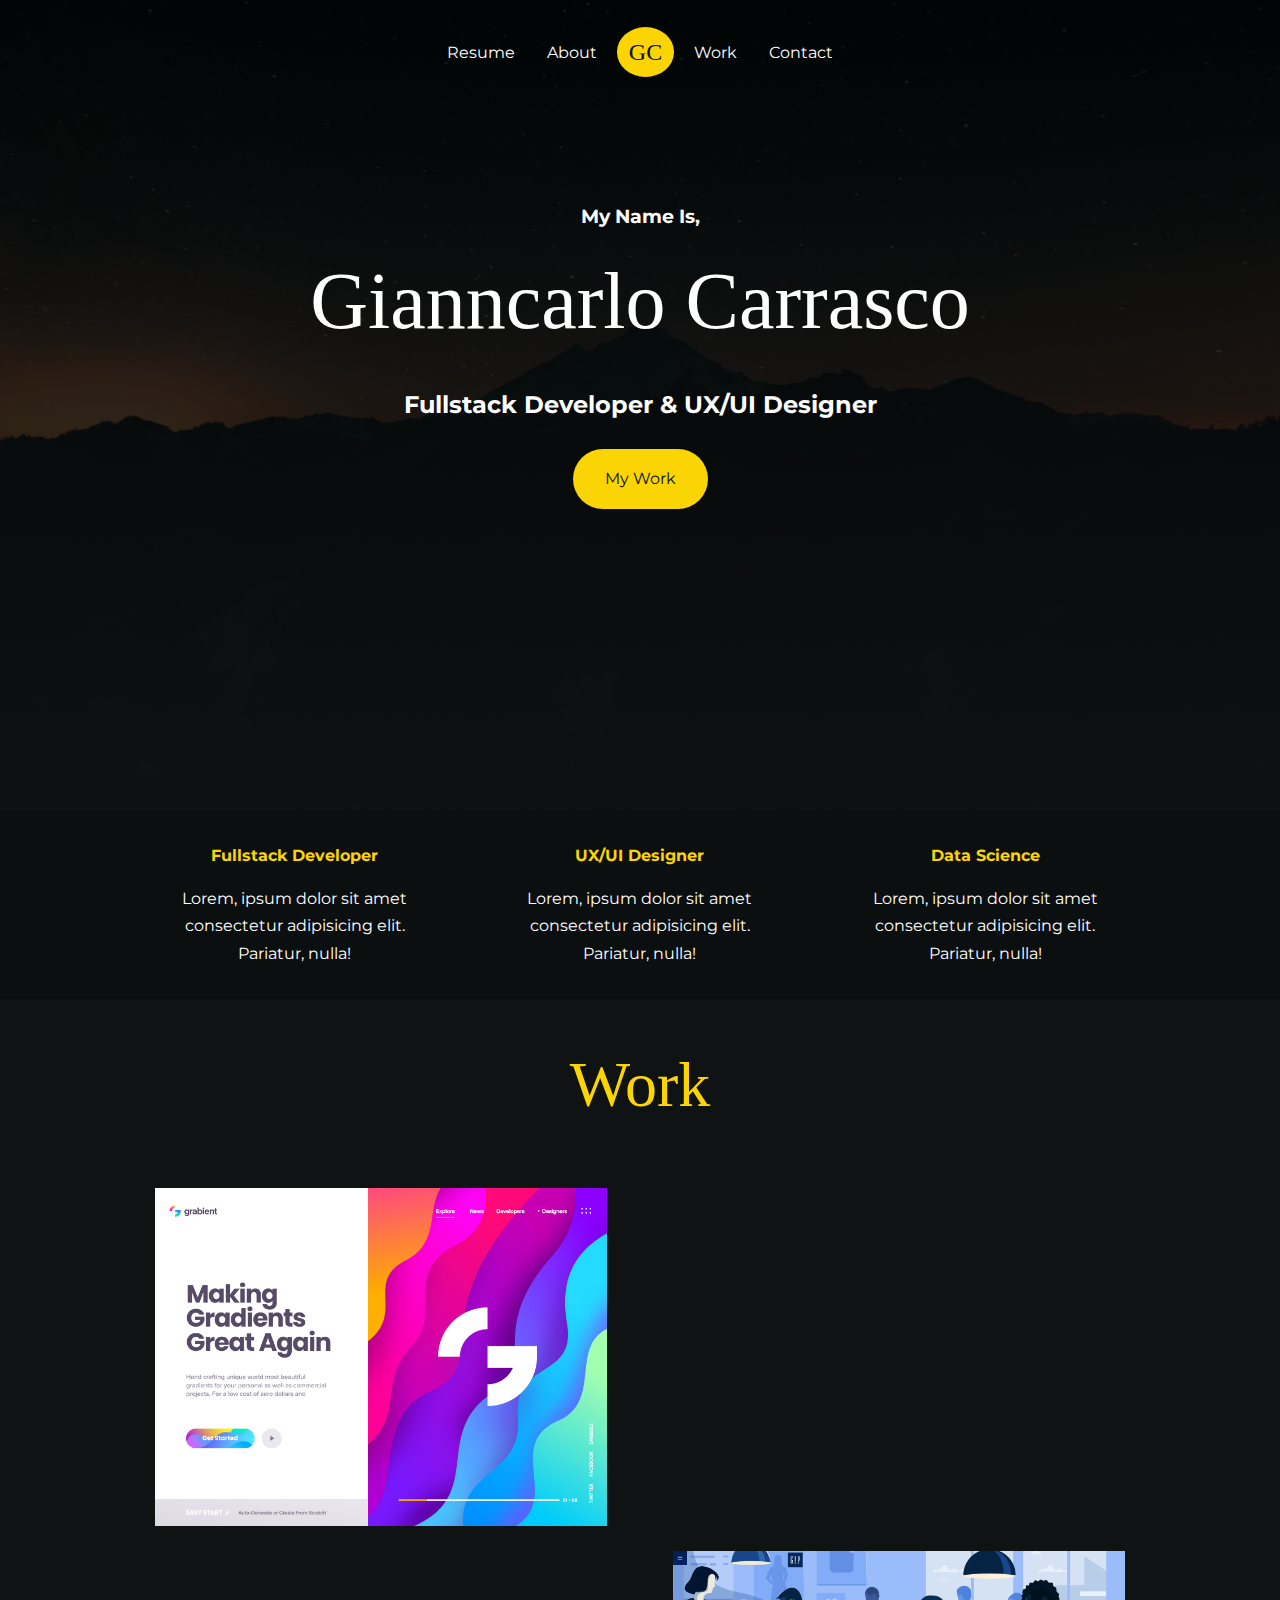
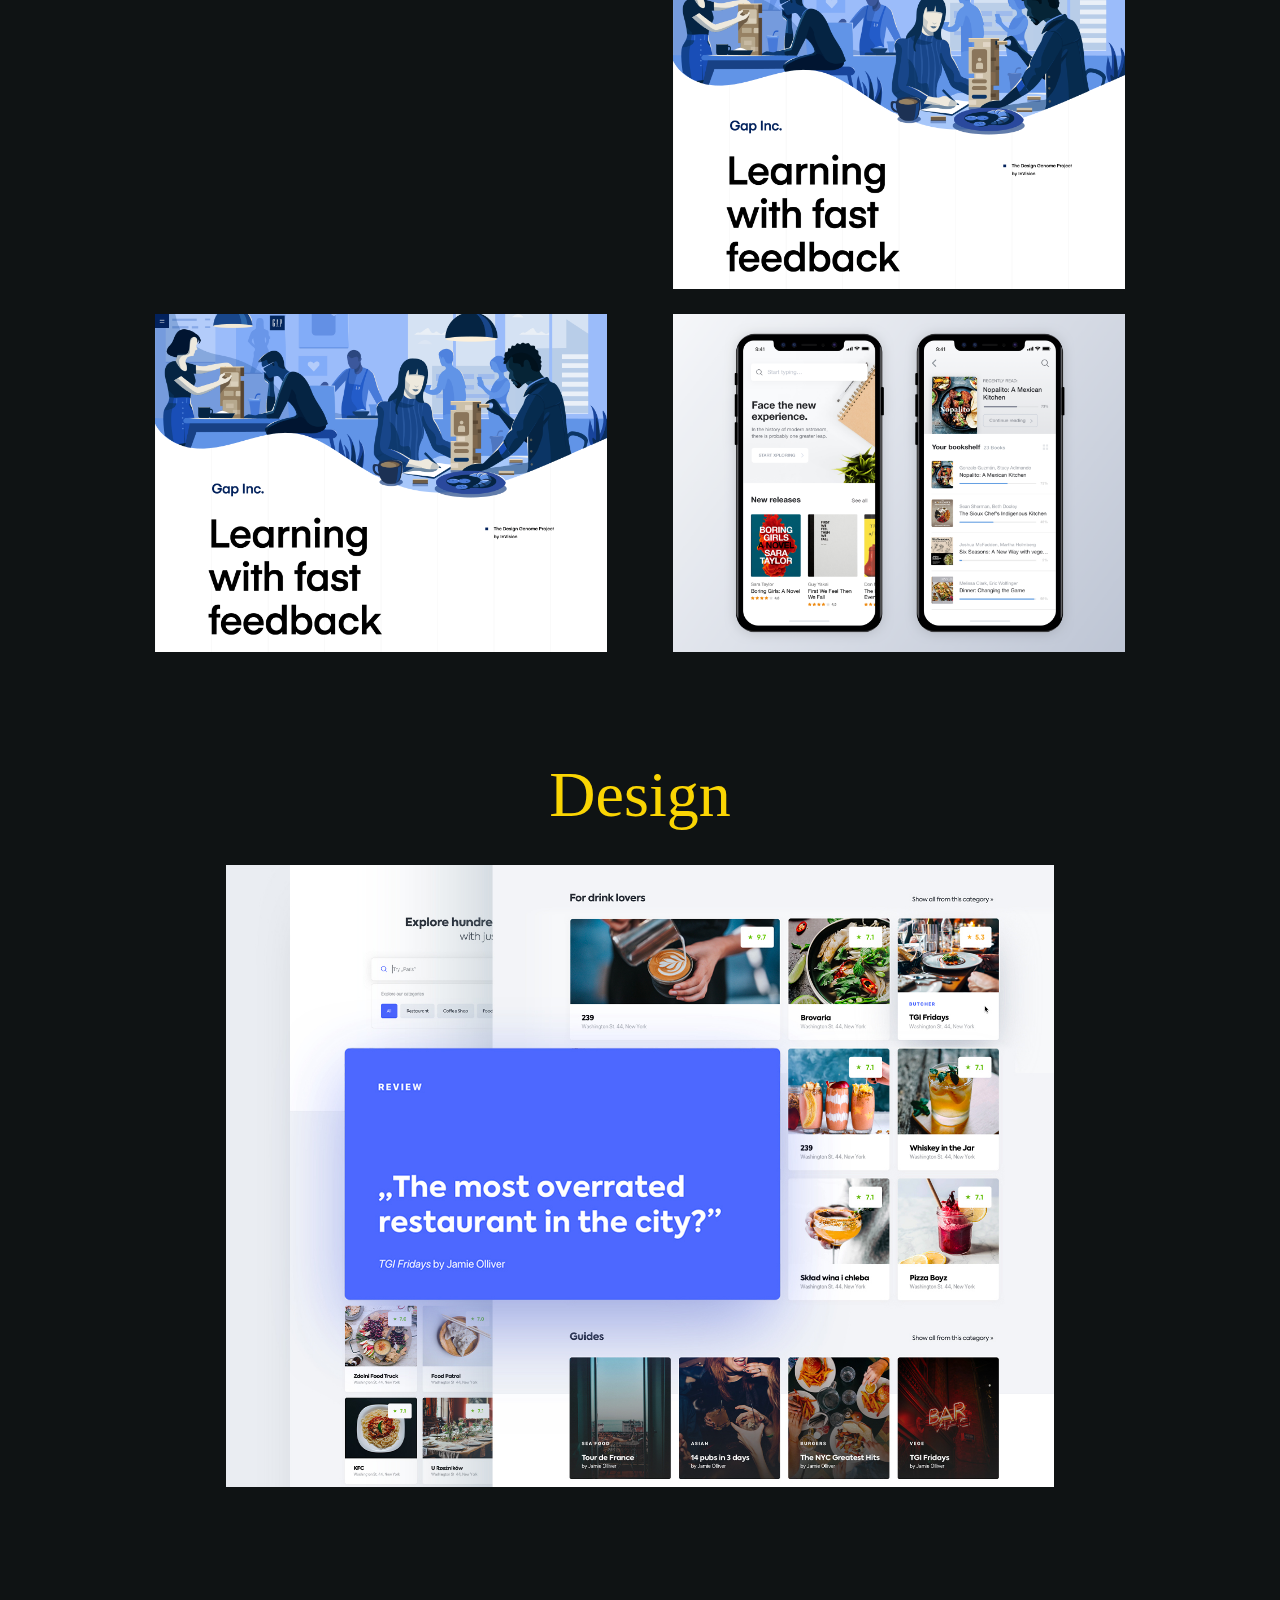
==== index.html @ bd370dbc "initial commit portfolio v1" ====
<!DOCTYPE html>
<html lang="en">

<head>
    <meta charset="UTF-8">
    <meta name="viewport" content="width=device-width, initial-scale=1.0">
    <meta http-equiv="X-UA-Compatible" content="ie=edge">
    <link rel="stylesheet" href="https://use.fontawesome.com/releases/v5.7.1/css/all.css"
        integrity="sha384-fnmOCqbTlWIlj8LyTjo7mOUStjsKC4pOpQbqyi7RrhN7udi9RwhKkMHpvLbHG9Sr" crossorigin="anonymous">
    <link rel="stylesheet" href="css/style.css">
    <title>Gianncarlo Carrasco | Portfolio</title>
</head>

<body>
    <!--Header-->
    <header id="showcase">

        <nav id="navbar">
            <ul>
                <li><a href="#">Resume</a></li>
                <li><a href="#about">About</a></li>
                
                <li><a href="#showcase" class="logo">GC</a></li>
                <li><a href="#work">Work</a></li>
                <li><a href="#contact">Contact</a></li>

            </ul>
        </nav>

        <div class="showcase-content">
            <div class="container">
                <h3>My Name Is,</h3>
                <h1 class="title">Gianncarlo Carrasco</h1>
                <h2>Fullstack Developer & UX/UI Designer</h2>
                <a href="#work" class="btn btn-primary">My Work</a>
            </div>
        </div>
        </div>
    </header>
    <!--Section: About-->
    <section id="about">
        <div class="container">
            <div class="items">
                <div class="item p-2">
                    <i class="fas fa-file-code"></i>
                    <div>
                        <h2>Fullstack Developer</h2>
                        <p>Lorem, ipsum dolor sit amet consectetur adipisicing elit. Pariatur, nulla!</p>
                    </div>
                </div>
                <div class="item p-2">
                    <i class="fas fa-pencil-ruler "></i>
                    <div>
                        <h2>UX/UI Designer</h2>
                        <p>Lorem, ipsum dolor sit amet consectetur adipisicing elit. Pariatur, nulla!</p>
                    </div>
                </div>
                <div class="item p-2">
                    <i class="fas fa-database"></i>
                    <div>
                        <h2>Data Science</h2>
                        <p>Lorem, ipsum dolor sit amet consectetur adipisicing elit. Pariatur, nulla!</p>
                    </div>
                </div>
            </div>
        </div>
    </section>
    <!--Section: Work-->
    <section id="work" class="py-2 text-center">
        <div class="container">
            <h1 class="text-primary l-heading ">Work</h1>
            <div class="works py-1">
                <div class="items ">
                    <div class="item ">
                        <img src="./img/item1.png" alt="">
                    </div>
                    <div class="item ">
                        <img src="./img/item2.png" alt="">
                    </div>
                </div>
                <div class="items ">
                    <div class="item">
                        <img src="./img/item3.png" alt="">
                    </div>
                    <div class="item ">
                        <img src="./img/item4.png" alt="">
                    </div>
                </div>
                <div class="items ">
                    <div class="item">
                        <img src="./img/item4.png" alt="">
                    </div>
                    <div class="item ">
                        <img src="./img/item5.png" alt="">
                    </div>
                </div>
               
            </div>
        </div>
    </section>

    <section id="design" class="text-center ">
        <div class="container">
            <h1 class="text-primary text-center l-heading">Design</h1>

            
                <div id="carousel">
                    <div class="carousel-item">
                        <img src="./img/item8.png" alt="Carousel Design 1" >
                    </div>
                
            </div>
        </div>
    </section>

    <!--Section: Contact-->
    <section id="contact">
        
    </section>
</body>

</html>
---- css/style.css ----
@import url('https://fonts.googleapis.com/css?family=Montserrat:200,400,600,700,900');
@import url('https://fonts.googleapis.com/css?family=Permanent+Marker');

:root{
    --primary: #fad503;
    --dark: #0C0F10;
    --secondary: #0f1314;
}

* {
    margin: 0;
    padding: 0;
    box-sizing: border-box;
}

body {
    font-family: 'Montserrat', sans-serif;
    font-size: 1rem;
    line-height: 1.7;
    color: #fff;
    background-color: var(--secondary)
}

a {
    text-decoration: none;
}

/* Utilities */

.py-1{padding: 1.5rem 0;}
.py-2{padding: 2rem 0;}
.py-3{padding: 3rem 0;}

.p-1{padding: 1.5rem;}
.p-2{padding: 2rem;}
.p-3{padding: 3rem;}

.container {
    max-width: 1100px;
    margin: auto;
    padding: 0 2rem;
    overflow: hidden;
}

.text-primary {
    color: var(--primary);
}
.text-dark {
    color: var(--dark);
}

.bg-primary {
    background-color: var(--primary);
}
.bg-secondary{
    background-color: var(--secondary)
}
.bg-dark {
    background-color: var(--dark);
}
.bg-white{
    background-color: #fff
}

.m-heading{

    font-family: 'Permanent Marker', cursive;
    font-size: 3rem;
    font-weight: 200;
    padding-bottom: 1rem;

}

.l-heading{

    font-family: 'Permanent Marker', cursive;
    font-size: 4rem;
    font-weight: 200;
    padding-bottom: 1rem;

}

.title{
    font-family: 'Permanent Marker', cursive;
    font-size: 5rem;
    font-weight: 200;
    padding-bottom: 1rem;
}

.text-center{
    text-align: center;
}

.btn {
    display: inline-block;
    margin-top: 1.5rem;
    padding: 1rem 2rem;
    border: none;
    color: var(--dark);
    background-color: #fff;
    border-radius: 50px;
    transition: .2s;
   
}

.btn:hover {
    transform: translateY(-1px);
    box-shadow: 0 5px 10px rgba(36, 36, 36, 0.2)
  }

.btn-primary {
    color: var(--dark);
    background-color: var(--primary);
}

/* Navbar */

#navbar {
    top: 0;
    z-index: 1;
    padding-top: 2rem;
    
}

#navbar ul {
    justify-content: center;
    display: flex;
    align-items: center;
    list-style: none;

}

#navbar ul li a {
    color: #fff;
    padding: 0.75rem;
    margin: 0 0.25rem;
}

.logo {
    background-color: var(--primary);
    font-size: 1.5rem;
    font-family: 'Permanent Marker', cursive;
    color: var(--dark)!important;
    padding: 1rem;
    border-radius: 50%;

}

/* Showcase */

#showcase {
    background:
        linear-gradient(rgba(0, 0, 0, 0.9),
            rgba(17, 17, 17, 0.8)),
        url('../img/header\ 3.jpg') no-repeat center center/cover;
    height: 90vh;
    color: #fff;

}

#showcase .showcase-content {
    text-align: center;
    padding-top: 10%;
}


#showcase .showcase-content h2 {
    font-size: 1.5rem;

}

/* Section: About */
#about{
    
    background: #0C0F10;
    text-align: center;
}

#about .items{
    display: flex;
    
}
#about .items .item{
    flex: 1;
}

#about .items .item i{
    
    font-size: 3rem;
    margin: 1rem 0;
color: #e9c704;
   
}
#about .items .item h2{
    color: var(--primary);
    font-size: 1rem;
    padding-bottom: 1rem;
}
#about .items .item p{
    font-size: 1rem;
   
}

/* Section: Work */

#work .works .items{
    display: flex
}
#work .works .items .item{
    flex: 1;
    margin: .5rem;
}


#work .items .item img{
    
    width: 90%;
}

/* Design */
#design{
    padding: 1rem 0 8rem 0;
}

.carousel-item{
    display: flex;
    justify-content: center
    
}
.carousel-item img{
    width: 80%;

}


/* Contact */

#contact{
    display: flex
}

#contact .contact-text{
    flex: 1
    
}
#contact .contact-form{
    flex: 1
    
}



@media (max-width: 500px){
    #showcase {
        height: 85vh;
    }
    #showcase .showcase-content {
        padding-top: 15%;
    }
    .title{
        font-size: 3.5rem;
    }
    #work .works .items{
        display: flex;
        flex-direction: column;
    }

    #about .items{
        display: flex;
        flex-direction: column
    }

    #design .carousel-item img{
        width:  500px;
    }

    #contact{
        display: flex;
        flex-direction: column;
        text-align: center;
    }
}
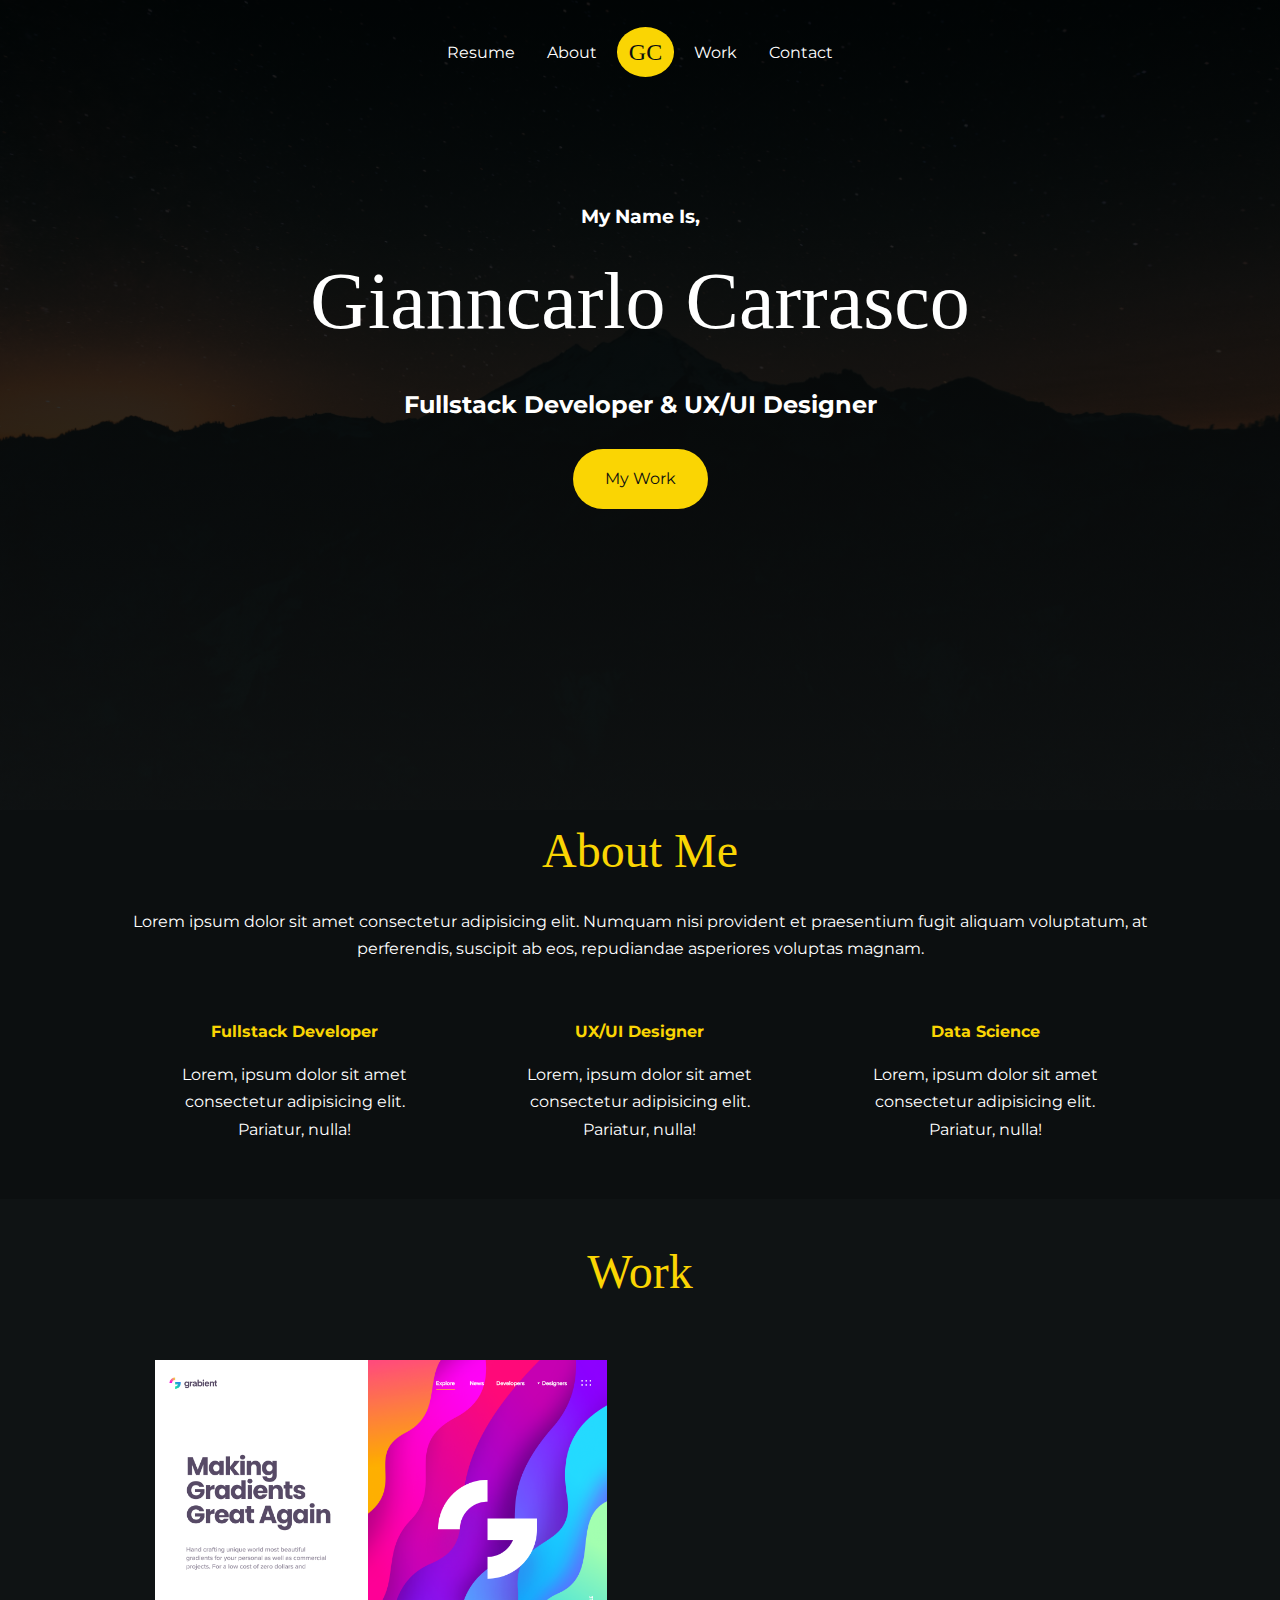
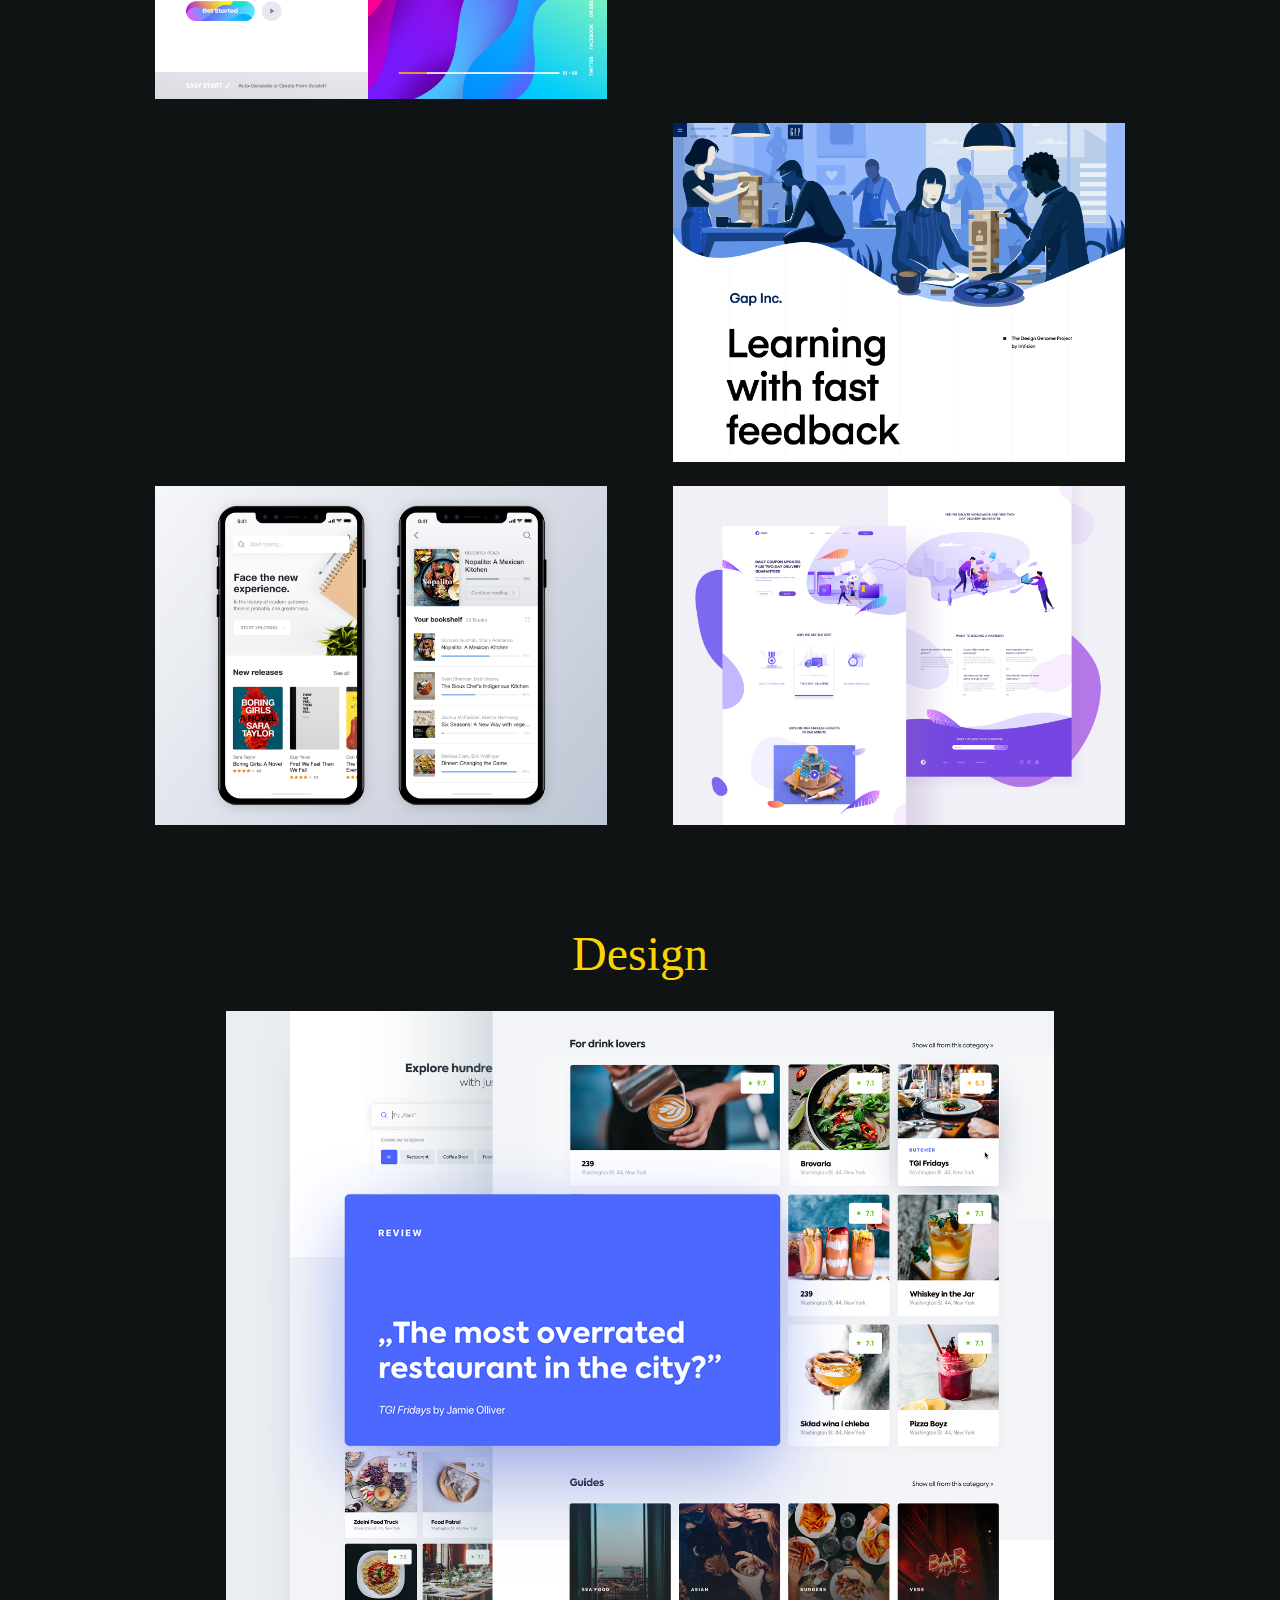
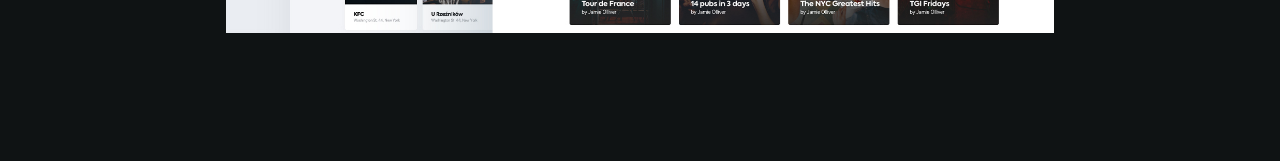
==== commit f6240742: "Merge pull request #1 from Gginne/portfolio-v1" ====
--- a/index.html
+++ b/index.html
@@ -40,7 +40,13 @@
     <!--Section: About-->
     <section id="about">
         <div class="container">
-            <div class="items">
+            <div class="px-3">
+                <h1 class="text-primary m-heading ">About Me</h1>
+                <p>Lorem ipsum dolor sit amet consectetur adipisicing elit. Numquam nisi provident et praesentium fugit 
+                    aliquam voluptatum, at perferendis, suscipit ab eos, repudiandae asperiores voluptas magnam.</p>
+            </div>
+            
+            <div class="items py-1">
                 <div class="item p-2">
                     <i class="fas fa-file-code"></i>
                     <div>
@@ -68,7 +74,7 @@
     <!--Section: Work-->
     <section id="work" class="py-2 text-center">
         <div class="container">
-            <h1 class="text-primary l-heading ">Work</h1>
+            <h1 class="text-primary m-heading ">Work</h1>
             <div class="works py-1">
                 <div class="items ">
                     <div class="item ">
@@ -88,10 +94,10 @@
                 </div>
                 <div class="items ">
                     <div class="item">
-                        <img src="./img/item4.png" alt="">
+                        <img src="./img/item5.png" alt="">
                     </div>
                     <div class="item ">
-                        <img src="./img/item5.png" alt="">
+                        <img src="./img/item6.png" alt="">
                     </div>
                 </div>
                
@@ -101,7 +107,7 @@
 
     <section id="design" class="text-center ">
         <div class="container">
-            <h1 class="text-primary text-center l-heading">Design</h1>
+            <h1 class="text-primary text-center m-heading">Design</h1>
 
             
                 <div id="carousel">
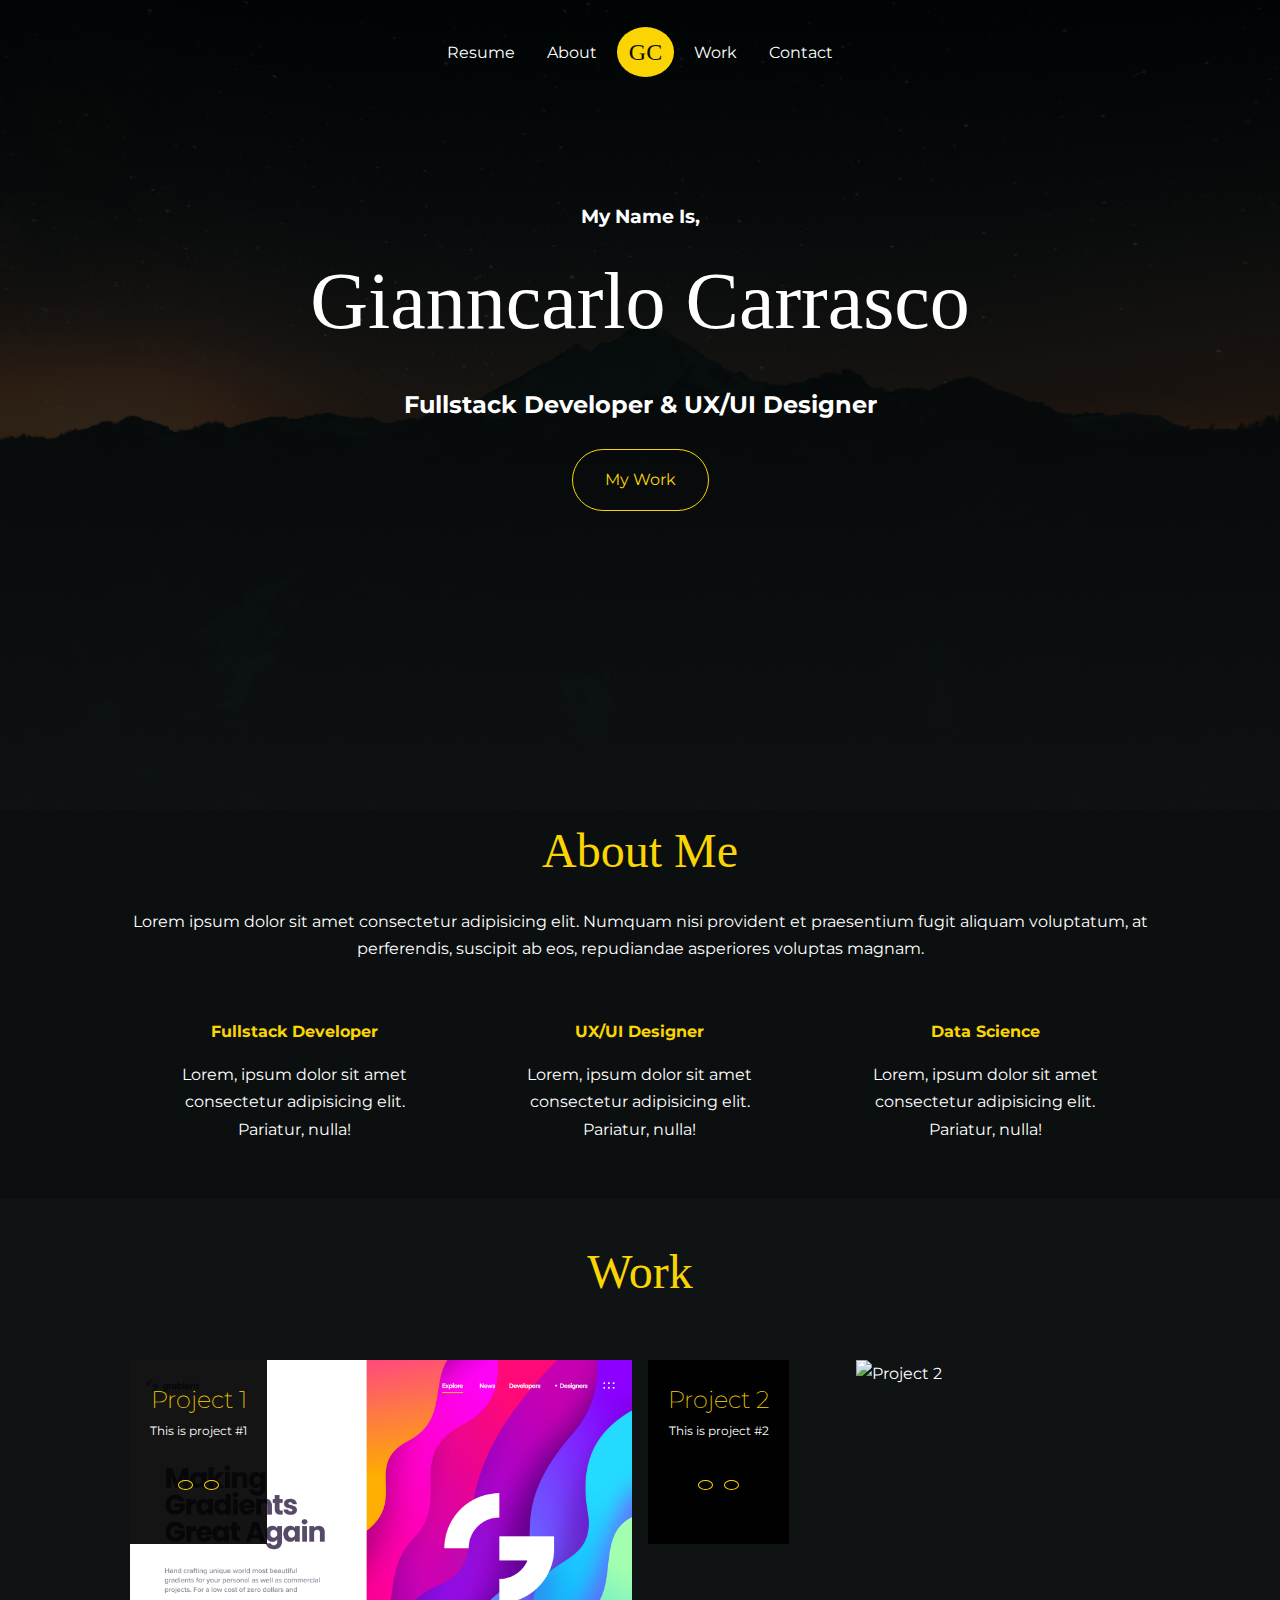
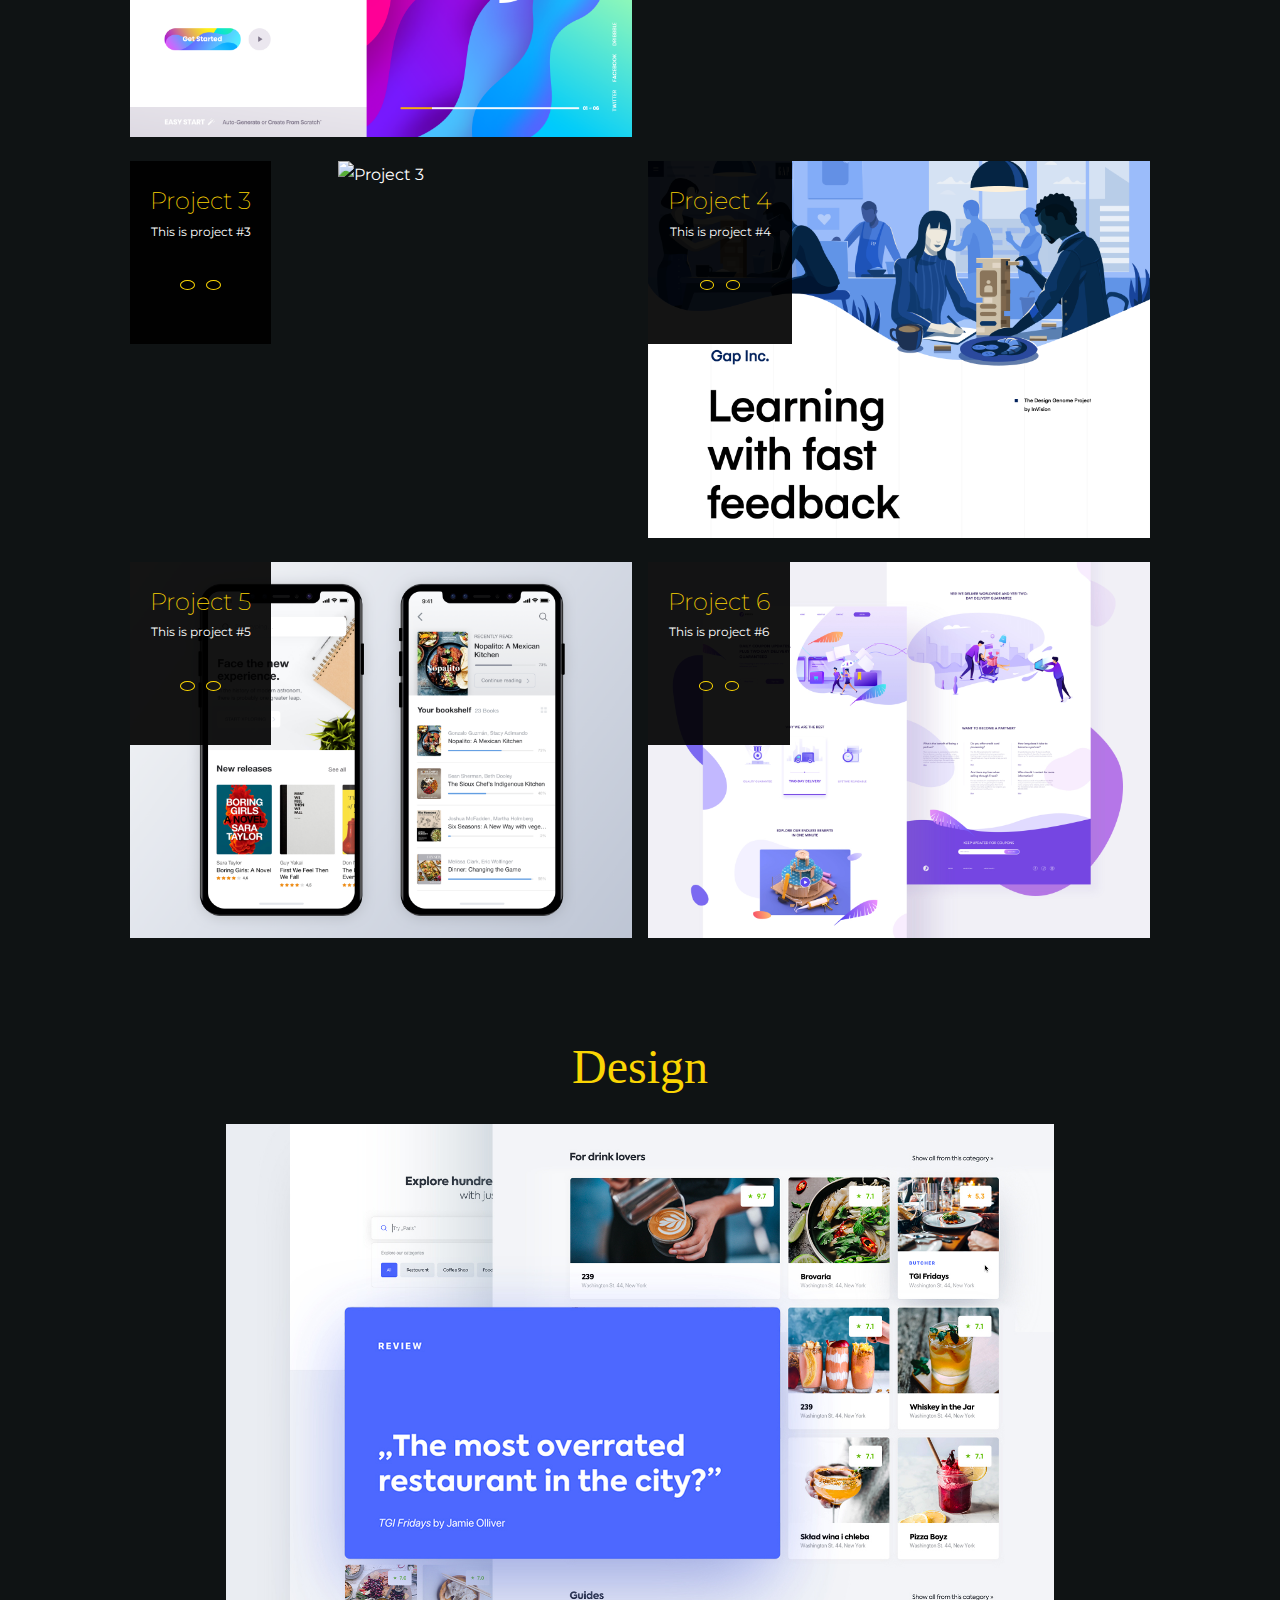
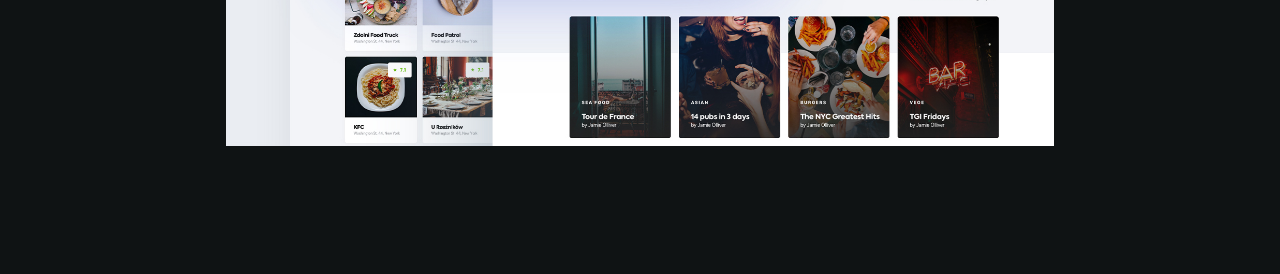
==== commit a694164c: "made project display dynamic using javascript" ====
--- a/index.html
+++ b/index.html
@@ -76,30 +76,7 @@
         <div class="container">
             <h1 class="text-primary m-heading ">Work</h1>
             <div class="works py-1">
-                <div class="items ">
-                    <div class="item ">
-                        <img src="./img/item1.png" alt="">
-                    </div>
-                    <div class="item ">
-                        <img src="./img/item2.png" alt="">
-                    </div>
-                </div>
-                <div class="items ">
-                    <div class="item">
-                        <img src="./img/item3.png" alt="">
-                    </div>
-                    <div class="item ">
-                        <img src="./img/item4.png" alt="">
-                    </div>
-                </div>
-                <div class="items ">
-                    <div class="item">
-                        <img src="./img/item5.png" alt="">
-                    </div>
-                    <div class="item ">
-                        <img src="./img/item6.png" alt="">
-                    </div>
-                </div>
+                
                
             </div>
         </div>
@@ -124,5 +101,5 @@
         
     </section>
 </body>
-
+<script src="./js/script.js"></script>
 </html>--- a/css/style.css
+++ b/css/style.css
@@ -35,6 +35,14 @@
 .p-2{padding: 2rem;}
 .p-3{padding: 3rem;}
 
+.my-1{margin: 1.5rem 0;}
+.my-2{margin: 2rem 0;}
+.my-3{margin: 3rem 0;}
+
+.m-1{margin: 1.5rem;}
+.m-2{margin: 2rem;}
+.m-3{margin: 3rem;}
+
 .container {
     max-width: 1100px;
     margin: auto;
@@ -78,6 +86,15 @@
     font-weight: 200;
     padding-bottom: 1rem;
 
+}
+
+.lead{
+    font-size: 1.5rem;
+    font-weight: 200;
+}
+.small{
+    font-size: .75rem;
+    
 }
 
 .title{
@@ -97,20 +114,22 @@
     padding: 1rem 2rem;
     border: none;
     color: var(--dark);
-    background-color: #fff;
-    border-radius: 50px;
+    background-color: transparent;
+    border: 1px solid #f1f1f1;
+    border-radius: 35px;
     transition: .2s;
    
 }
 
 .btn:hover {
-    transform: translateY(-1px);
-    box-shadow: 0 5px 10px rgba(36, 36, 36, 0.2)
-  }
-
-.btn-primary {
     color: var(--dark);
     background-color: var(--primary);
+  }
+
+.btn-primary {
+    color: var(--primary);
+    border: 1px solid var(--primary);
+    
 }
 
 /* Navbar */
@@ -209,14 +228,34 @@
 #work .works .items .item{
     flex: 1;
     margin: .5rem;
+
 }
 
 
 #work .items .item img{
     
-    width: 90%;
-}
-
+    width: 100%;
+}
+
+#work .items .item .item-overlay{
+    position: absolute;
+    z-index: 2;
+    background: rgb(0, 0, 0);
+    background: rgba(0, 0, 0, 0.92); /* Black see-through */
+    color: #f1f1f1;
+    transition: .5s ease;
+    color: white;
+    font-size: 20px;
+    padding: 20px;
+    text-align: center;
+}
+
+
+#work .items .item .item-overlay a{
+    margin: 0 .2rem;
+    border-radius: 50%;
+    padding: .25rem .4rem;
+}
 /* Design */
 #design{
     padding: 1rem 0 8rem 0;
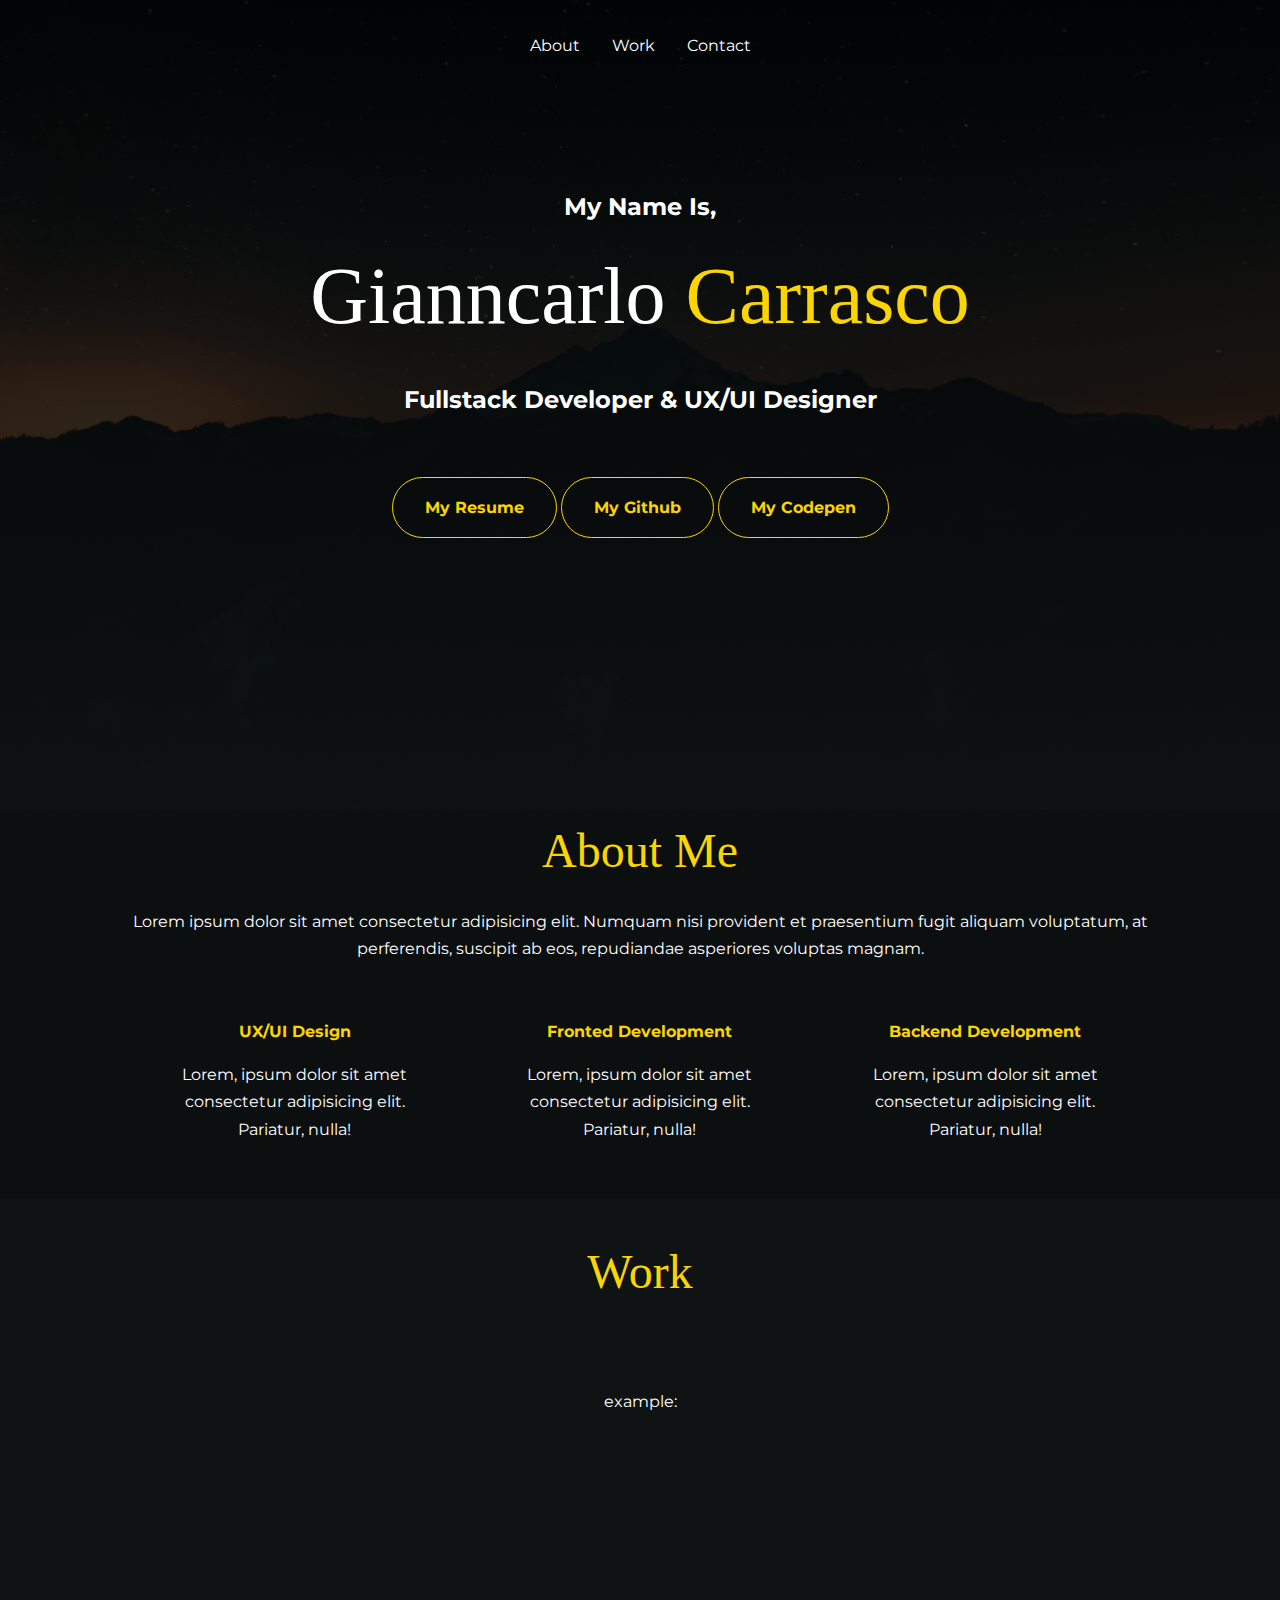
==== commit 7f36c089: "images" ====
--- a/index.html
+++ b/index.html
@@ -8,6 +8,7 @@
     <link rel="stylesheet" href="https://use.fontawesome.com/releases/v5.7.1/css/all.css"
         integrity="sha384-fnmOCqbTlWIlj8LyTjo7mOUStjsKC4pOpQbqyi7RrhN7udi9RwhKkMHpvLbHG9Sr" crossorigin="anonymous">
     <link rel="stylesheet" href="css/style.css">
+    <link rel="stylesheet" href="css/utils.css">
     <title>Gianncarlo Carrasco | Portfolio</title>
 </head>
 
@@ -17,10 +18,8 @@
 
         <nav id="navbar">
             <ul>
-                <li><a href="#">Resume</a></li>
                 <li><a href="#about">About</a></li>
-                
-                <li><a href="#showcase" class="logo">GC</a></li>
+                <!--<li><a href="#showcase" class="logo">GC</a></li> !-->
                 <li><a href="#work">Work</a></li>
                 <li><a href="#contact">Contact</a></li>
 
@@ -29,10 +28,14 @@
 
         <div class="showcase-content">
             <div class="container">
-                <h3>My Name Is,</h3>
-                <h1 class="title">Gianncarlo Carrasco</h1>
+                <h2>My Name Is,</h2>
+                <h1 class="title">Gianncarlo <span class="text-primary">Carrasco</span></h1>
                 <h2>Fullstack Developer & UX/UI Designer</h2>
-                <a href="#work" class="btn btn-primary">My Work</a>
+                <div class="links py-2">
+                    <a href="https://pdfhost.io/v/L9N.RKpSH_Gianncarlo_Carrasco_Resume_2022" target="_blank" class="btn btn-primary"><b>My Resume</b></a>
+                    <a href="https://www.github.com/Gginne" target="_blank" class="btn btn-primary"><b>My Github</b></a>
+                    <a href="https://codepen.io/Giannn" target="_blank" class="btn btn-primary"><b>My Codepen</b></a>
+                </div>
             </div>
         </div>
         </div>
@@ -48,26 +51,28 @@
             
             <div class="items py-1">
                 <div class="item p-2">
-                    <i class="fas fa-file-code"></i>
+                    <i class="fas fa-pencil-ruler "></i>
                     <div>
-                        <h2>Fullstack Developer</h2>
+                        <h2>UX/UI Design</h2>
                         <p>Lorem, ipsum dolor sit amet consectetur adipisicing elit. Pariatur, nulla!</p>
                     </div>
                 </div>
                 <div class="item p-2">
-                    <i class="fas fa-pencil-ruler "></i>
+                    <i class="fas fa-file-code"></i>
                     <div>
-                        <h2>UX/UI Designer</h2>
+                        <h2>Fronted Development</h2>
                         <p>Lorem, ipsum dolor sit amet consectetur adipisicing elit. Pariatur, nulla!</p>
                     </div>
                 </div>
                 <div class="item p-2">
                     <i class="fas fa-database"></i>
                     <div>
-                        <h2>Data Science</h2>
+                        <h2>Backend Development</h2>
                         <p>Lorem, ipsum dolor sit amet consectetur adipisicing elit. Pariatur, nulla!</p>
                     </div>
                 </div>
+                
+                
             </div>
         </div>
     </section>
@@ -76,30 +81,56 @@
         <div class="container">
             <h1 class="text-primary m-heading ">Work</h1>
             <div class="works py-1">
-                
+                <div class="items ">
+                    <div class="item ">
+                        <figure class="img-holder">
+                            <img src="./img/photopress.png" alt="">
+                            <div>
+                                <!--Optional-->
+                                <figcaption>
+                                    example:
+                                </figcaption>
+                                <!--Required for grouping buttons-->
+                           
+                            </div>
+                        </figure>
+                        
+                    </div>
+                </div>
+                <div class="items ">
+                    <div class="item ">
+                        <img src="./img/weatherandme.png" alt="">
+                    </div>
+                </div>
+                <div class="items ">
+                    <div class="item ">
+                        <img src="./img/expensapp.png" alt="">
+                    </div>
+                </div>
+                <div class="items ">
+                    <div class="item ">
+                        <img src="./img/store202.png" alt="">
+                    </div>
+                </div>
+               
                
             </div>
         </div>
     </section>
 
-    <section id="design" class="text-center ">
+    <!--Section: Contact-->
+    <section id="contact" class="text-center ">
         <div class="container">
-            <h1 class="text-primary text-center m-heading">Design</h1>
+            <h1 class="text-primary text-center m-heading"></h1>
 
             
-                <div id="carousel">
-                    <div class="carousel-item">
-                        <img src="./img/item8.png" alt="Carousel Design 1" >
-                    </div>
+          
                 
             </div>
         </div>
     </section>
 
-    <!--Section: Contact-->
-    <section id="contact">
-        
-    </section>
+
 </body>
-<script src="./js/script.js"></script>
+
 </html>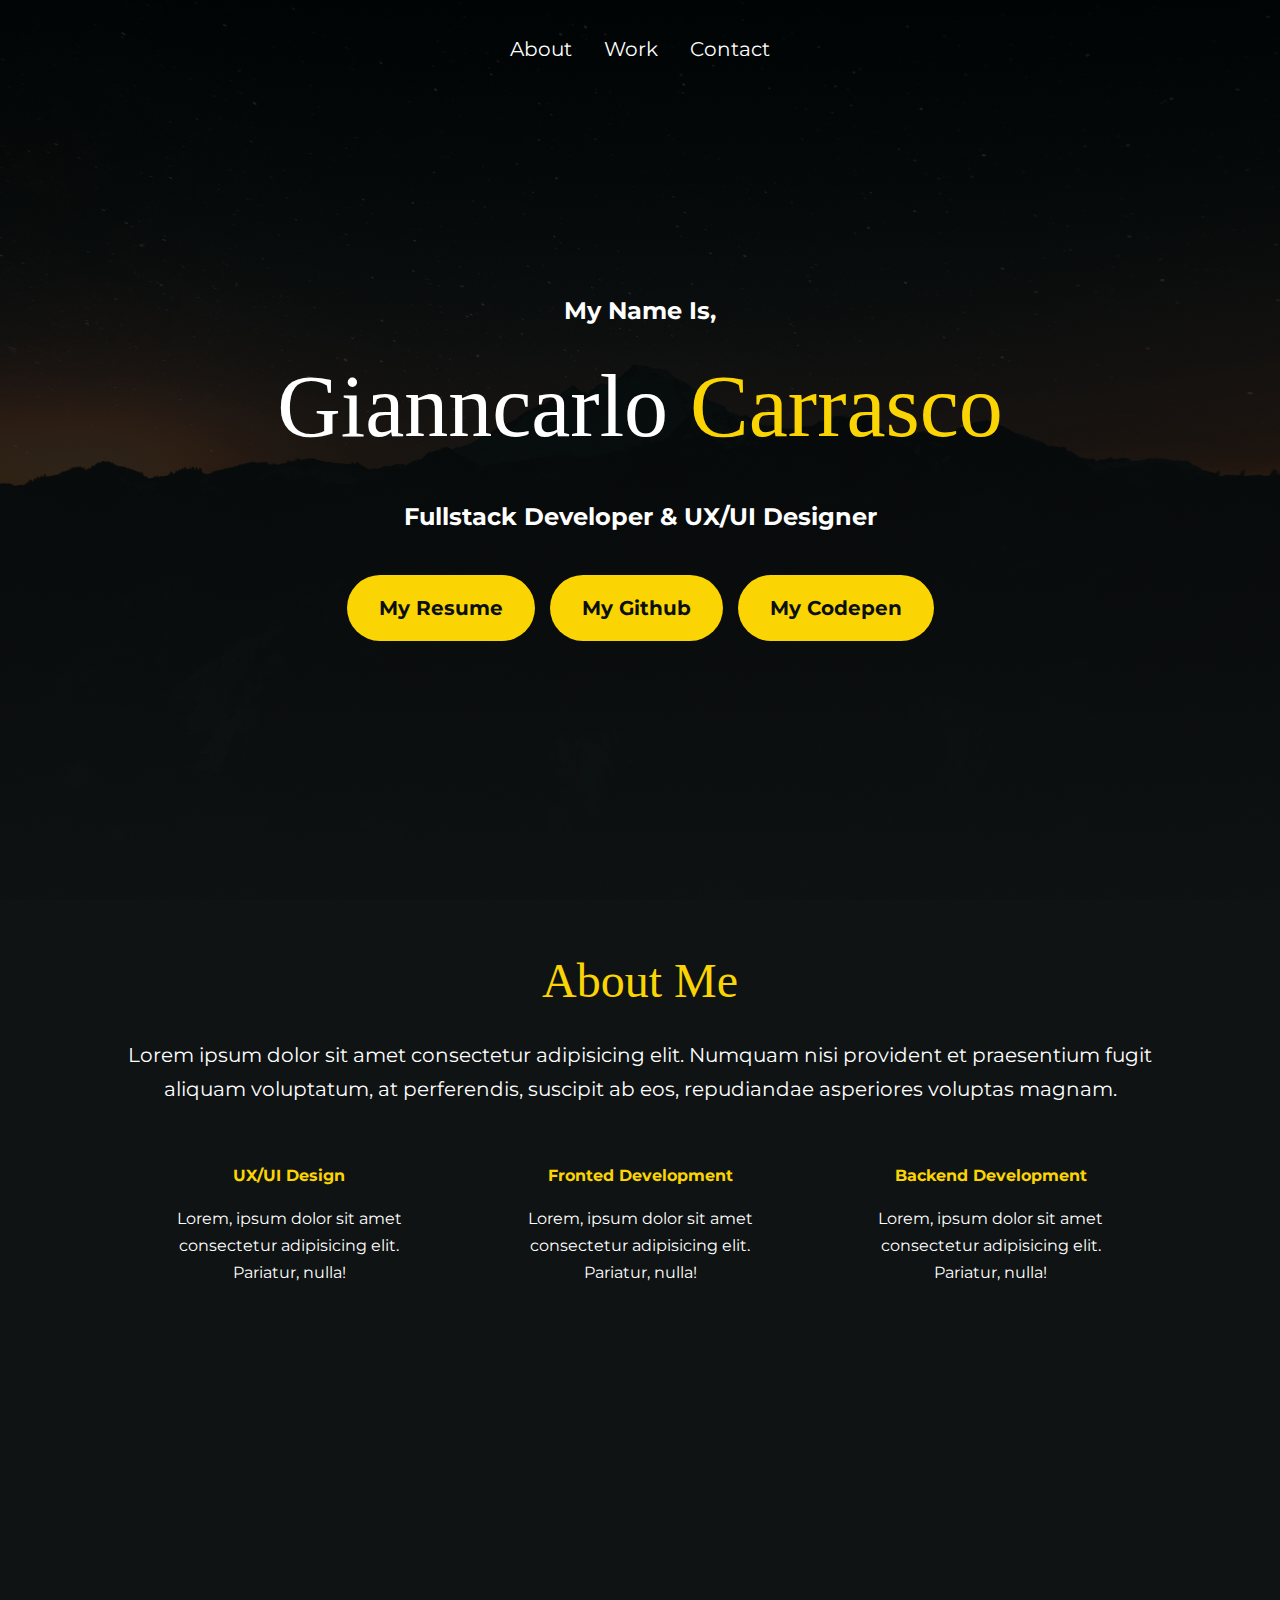
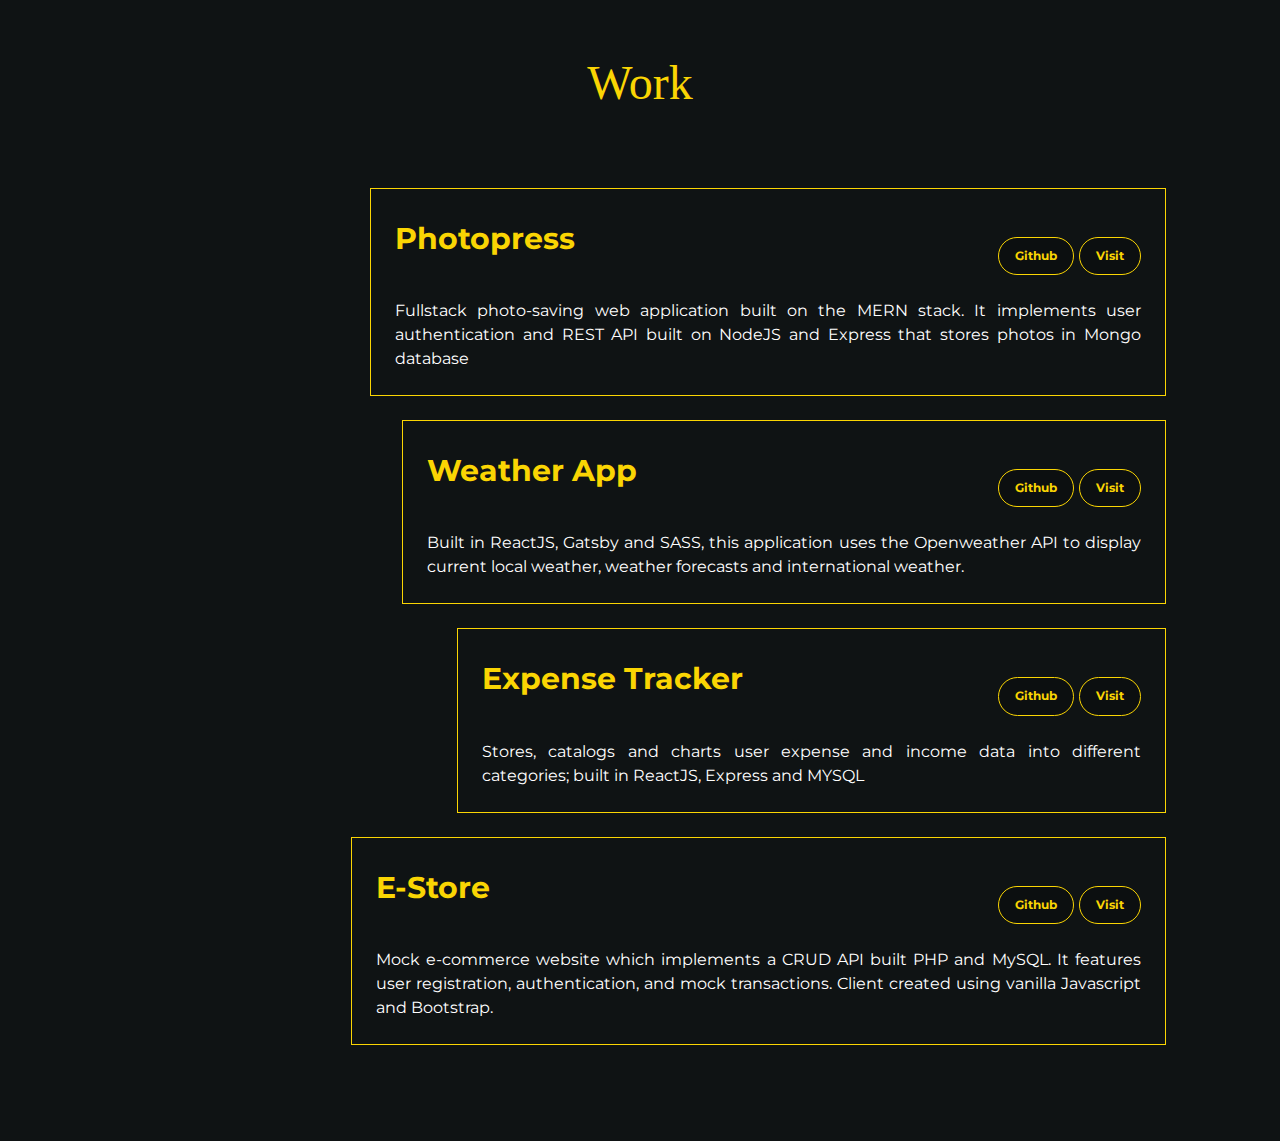
==== commit 5c2f0aa3: "Created project section" ====
--- a/index.html
+++ b/index.html
@@ -71,8 +71,6 @@
                         <p>Lorem, ipsum dolor sit amet consectetur adipisicing elit. Pariatur, nulla!</p>
                     </div>
                 </div>
-                
-                
             </div>
         </div>
     </section>
@@ -81,35 +79,85 @@
         <div class="container">
             <h1 class="text-primary m-heading ">Work</h1>
             <div class="works py-1">
-                <div class="items ">
-                    <div class="item ">
-                        <figure class="img-holder">
-                            <img src="./img/photopress.png" alt="">
+
+                <div class="project">
+                
+                    <img src="./img/photopress.PNG" class="project-thumbnail" alt="">
+
+                    <div class="project-desc p-1">
+                        <div class="project-header">
+                            <h2 class="text-primary">Photopress</h2>
                             <div>
-                                <!--Optional-->
-                                <figcaption>
-                                    example:
-                                </figcaption>
-                                <!--Required for grouping buttons-->
-                           
+                                <a href="#" target="_blank" class="btn-sm btn-primary-invert"><b>Github</b></a>
+                                <a href="#" target="_blank" class="btn-sm btn-primary-invert"><b>Visit</b></a>
                             </div>
-                        </figure>
+                        </div>
                         
+                        <p class="lead">
+                            Fullstack photo-saving web application built on the MERN stack. 
+                            It implements user authentication and REST API built on NodeJS and Express that stores photos in Mongo database
+                        </p>
                     </div>
                 </div>
-                <div class="items ">
-                    <div class="item ">
-                        <img src="./img/weatherandme.png" alt="">
+
+                <div class="project">
+                
+                    <img src="./img/weatherandme.PNG" class="project-thumbnail" alt="">
+                 
+                    <div class="project-desc p-1">
+                        <div class="project-header">
+                            <h2 class="text-primary">Weather App</h2>
+                            <div>
+                                <a href="#" target="_blank" class="btn-sm btn-primary-invert"><b>Github</b></a>
+                                <a href="#" target="_blank" class="btn-sm btn-primary-invert"><b>Visit</b></a>
+                            </div>
+                        </div>
+                        <p class="lead">
+                            Built in ReactJS, Gatsby and SASS, this application uses the Openweather API to display 
+                            current local weather, weather forecasts and international weather.
+                        </p>
                     </div>
                 </div>
-                <div class="items ">
-                    <div class="item ">
-                        <img src="./img/expensapp.png" alt="">
+
+             
+                <div class="project">
+                
+                    <img src="./img/expensapp.PNG" class="project-thumbnail" alt="">
+
+                    <div class="project-desc p-1">
+                        <div class="project-header">
+                            <h2 class="text-primary">Expense Tracker</h2>
+                            <div>
+                                <a href="#" target="_blank" class="btn-sm btn-primary-invert"><b>Github</b></a>
+                                <a href="#" target="_blank" class="btn-sm btn-primary-invert"><b>Visit</b></a>
+                            </div>
+                        </div>
+                        <p class="lead">
+                            Stores, catalogs and charts user expense and income data into different categories; 
+                            built in ReactJS, Express and MYSQL
+
+                        </p>
                     </div>
                 </div>
-                <div class="items ">
-                    <div class="item ">
-                        <img src="./img/store202.png" alt="">
+                
+                <div class="project">
+                
+                    <img src="./img/store202.PNG" class="project-thumbnail" alt="">
+        
+                    <div class="project-desc p-1">
+                        <div class="project-header">
+                            <h2 class="text-primary">E-Store</h2>
+                            <div>
+                                <a href="#" target="_blank" class="btn-sm btn-primary-invert"><b>Github</b></a>
+                                <a href="#" target="_blank" class="btn-sm btn-primary-invert"><b>Visit</b></a>
+                            </div>
+                        </div>
+                        <p class="lead">
+                            Mock e-commerce website which implements a CRUD API built PHP and MySQL. 
+                            It features user registration, authentication, and mock transactions. 
+                            Client created using vanilla Javascript and Bootstrap.
+                            
+                        </p>
                     </div>
                 </div>
                
--- a/css/style.css
+++ b/css/style.css
@@ -15,7 +15,7 @@
 
 body {
     font-family: 'Montserrat', sans-serif;
-    font-size: 1rem;
+    font-size: 1.25rem;
     line-height: 1.7;
     color: #fff;
     background-color: var(--secondary)
@@ -25,112 +25,6 @@
     text-decoration: none;
 }
 
-/* Utilities */
-
-.py-1{padding: 1.5rem 0;}
-.py-2{padding: 2rem 0;}
-.py-3{padding: 3rem 0;}
-
-.p-1{padding: 1.5rem;}
-.p-2{padding: 2rem;}
-.p-3{padding: 3rem;}
-
-.my-1{margin: 1.5rem 0;}
-.my-2{margin: 2rem 0;}
-.my-3{margin: 3rem 0;}
-
-.m-1{margin: 1.5rem;}
-.m-2{margin: 2rem;}
-.m-3{margin: 3rem;}
-
-.container {
-    max-width: 1100px;
-    margin: auto;
-    padding: 0 2rem;
-    overflow: hidden;
-}
-
-.text-primary {
-    color: var(--primary);
-}
-.text-dark {
-    color: var(--dark);
-}
-
-.bg-primary {
-    background-color: var(--primary);
-}
-.bg-secondary{
-    background-color: var(--secondary)
-}
-.bg-dark {
-    background-color: var(--dark);
-}
-.bg-white{
-    background-color: #fff
-}
-
-.m-heading{
-
-    font-family: 'Permanent Marker', cursive;
-    font-size: 3rem;
-    font-weight: 200;
-    padding-bottom: 1rem;
-
-}
-
-.l-heading{
-
-    font-family: 'Permanent Marker', cursive;
-    font-size: 4rem;
-    font-weight: 200;
-    padding-bottom: 1rem;
-
-}
-
-.lead{
-    font-size: 1.5rem;
-    font-weight: 200;
-}
-.small{
-    font-size: .75rem;
-    
-}
-
-.title{
-    font-family: 'Permanent Marker', cursive;
-    font-size: 5rem;
-    font-weight: 200;
-    padding-bottom: 1rem;
-}
-
-.text-center{
-    text-align: center;
-}
-
-.btn {
-    display: inline-block;
-    margin-top: 1.5rem;
-    padding: 1rem 2rem;
-    border: none;
-    color: var(--dark);
-    background-color: transparent;
-    border: 1px solid #f1f1f1;
-    border-radius: 35px;
-    transition: .2s;
-   
-}
-
-.btn:hover {
-    color: var(--dark);
-    background-color: var(--primary);
-  }
-
-.btn-primary {
-    color: var(--primary);
-    border: 1px solid var(--primary);
-    
-}
 
 /* Navbar */
 
@@ -172,14 +66,14 @@
         linear-gradient(rgba(0, 0, 0, 0.9),
             rgba(17, 17, 17, 0.8)),
         url('../img/header\ 3.jpg') no-repeat center center/cover;
-    height: 90vh;
+    height: 100vh;
     color: #fff;
 
 }
 
 #showcase .showcase-content {
     text-align: center;
-    padding-top: 10%;
+    margin-top: 25vh;
 }
 
 
@@ -188,10 +82,16 @@
 
 }
 
+#showcase .showcase-content .links a {
+    margin: 5px;
+
+}
+
+
 /* Section: About */
 #about{
-    
-    background: #0C0F10;
+    height: 70vh;
+    margin: 40px 0;
     text-align: center;
 }
 
@@ -222,54 +122,26 @@
 
 /* Section: Work */
 
-#work .works .items{
-    display: flex
+#work .works .project{
+    display: flex;
+    margin: 1.5rem 0;
 }
-#work .works .items .item{
-    flex: 1;
-    margin: .5rem;
-
+#work .works .project .project-thumbnail {
+    width: 500px;
+    
 }
 
-
-#work .items .item img{
+#work .works .project .project-desc {
     
-    width: 100%;
+    color: white;
+    border: 1px solid var(--primary)
 }
 
-#work .items .item .item-overlay{
-    position: absolute;
-    z-index: 2;
-    background: rgb(0, 0, 0);
-    background: rgba(0, 0, 0, 0.92); /* Black see-through */
-    color: #f1f1f1;
-    transition: .5s ease;
-    color: white;
-    font-size: 20px;
-    padding: 20px;
-    text-align: center;
+#work .works .project .project-desc .project-header{
+    display: flex;
+    justify-content: space-between;
 }
 
-
-#work .items .item .item-overlay a{
-    margin: 0 .2rem;
-    border-radius: 50%;
-    padding: .25rem .4rem;
-}
-/* Design */
-#design{
-    padding: 1rem 0 8rem 0;
-}
-
-.carousel-item{
-    display: flex;
-    justify-content: center
-    
-}
-.carousel-item img{
-    width: 80%;
-
-}
 
 
 /* Contact */
--- a/css/utils.css
+++ b/css/utils.css
@@ -0,0 +1,133 @@
+/* Utilities */
+
+.py-1{padding: 1.5rem 0;}
+.py-2{padding: 2rem 0;}
+.py-3{padding: 3rem 0;}
+
+.p-1{padding: 1.5rem;}
+.p-2{padding: 2rem;}
+.p-3{padding: 3rem;}
+
+.my-1{margin: 1.5rem 0;}
+.my-2{margin: 2rem 0;}
+.my-3{margin: 3rem 0;}
+
+.mx-1{margin: 0 1.5rem;}
+.mx-2{margin: 0 2rem;}
+.mx-3{margin: 0 3rem;}
+
+.m-1{margin: 1.5rem;}
+.m-2{margin: 2rem;}
+.m-3{margin: 3rem;}
+
+
+.container {
+    max-width: 1100px;
+    margin: auto;
+    padding: 0 1.5rem;
+    overflow: hidden;
+}
+
+.text-primary {
+    color: var(--primary);
+}
+.text-dark {
+    color: var(--dark);
+}
+
+.bg-primary {
+    background-color: var(--primary);
+}
+.bg-secondary{
+    background-color: var(--secondary)
+}
+.bg-dark {
+    background-color: var(--dark);
+}
+.bg-white{
+    background-color: #fff
+}
+
+.lead {
+    text-align: justify;
+    line-height: 1.5;
+    font-size: 1rem;
+}
+
+.m-heading{
+
+    font-family: 'Permanent Marker', cursive;
+    font-size: 3rem;
+    font-weight: 200;
+    padding-bottom: 1rem;
+
+}
+
+.l-heading{
+
+    font-family: 'Permanent Marker', cursive;
+    font-size: 4rem;
+    font-weight: 200;
+    padding-bottom: 1rem;
+
+}
+
+.title{
+    font-family: 'Permanent Marker', cursive;
+    font-size: 5.5rem;
+    font-weight: 200;
+    padding-bottom: 1rem;
+}
+
+.text-center{
+    text-align: center;
+}
+
+.btn {
+    display: inline-block;
+    margin: 1.5rem 0;
+    padding: 1rem 2rem;
+    border: none;
+    color: var(--dark);
+    background-color: #fff;
+    border-radius: 50px;
+    transition: .2s;
+   
+}
+
+.btn-sm {
+    display: inline-block;
+    margin: 1.5rem 0;
+    padding: .5rem 1rem;
+    border: none;
+    font-size: .75rem;
+    color: var(--dark);
+    background-color: #fff;
+    border-radius: 50px;
+    transition: .2s;
+   
+}
+
+.btn:hover {
+    transform: translateY(-1px);
+    box-shadow: 0 5px 10px rgba(36, 36, 36, 0.2)
+  }
+
+.btn-primary {
+    color: var(--dark);
+    background-color: var(--primary);
+}
+
+.btn-primary-invert {
+    color: var(--primary);
+    background-color: var(--dark);
+    border: 1.5px solid var(--primary);
+}
+
+.btn-primary-invert:hover {
+    color: var(--dark);
+    background-color: var(--primary);
+    border: 1.5px solid var(--primary);
+}
+
+
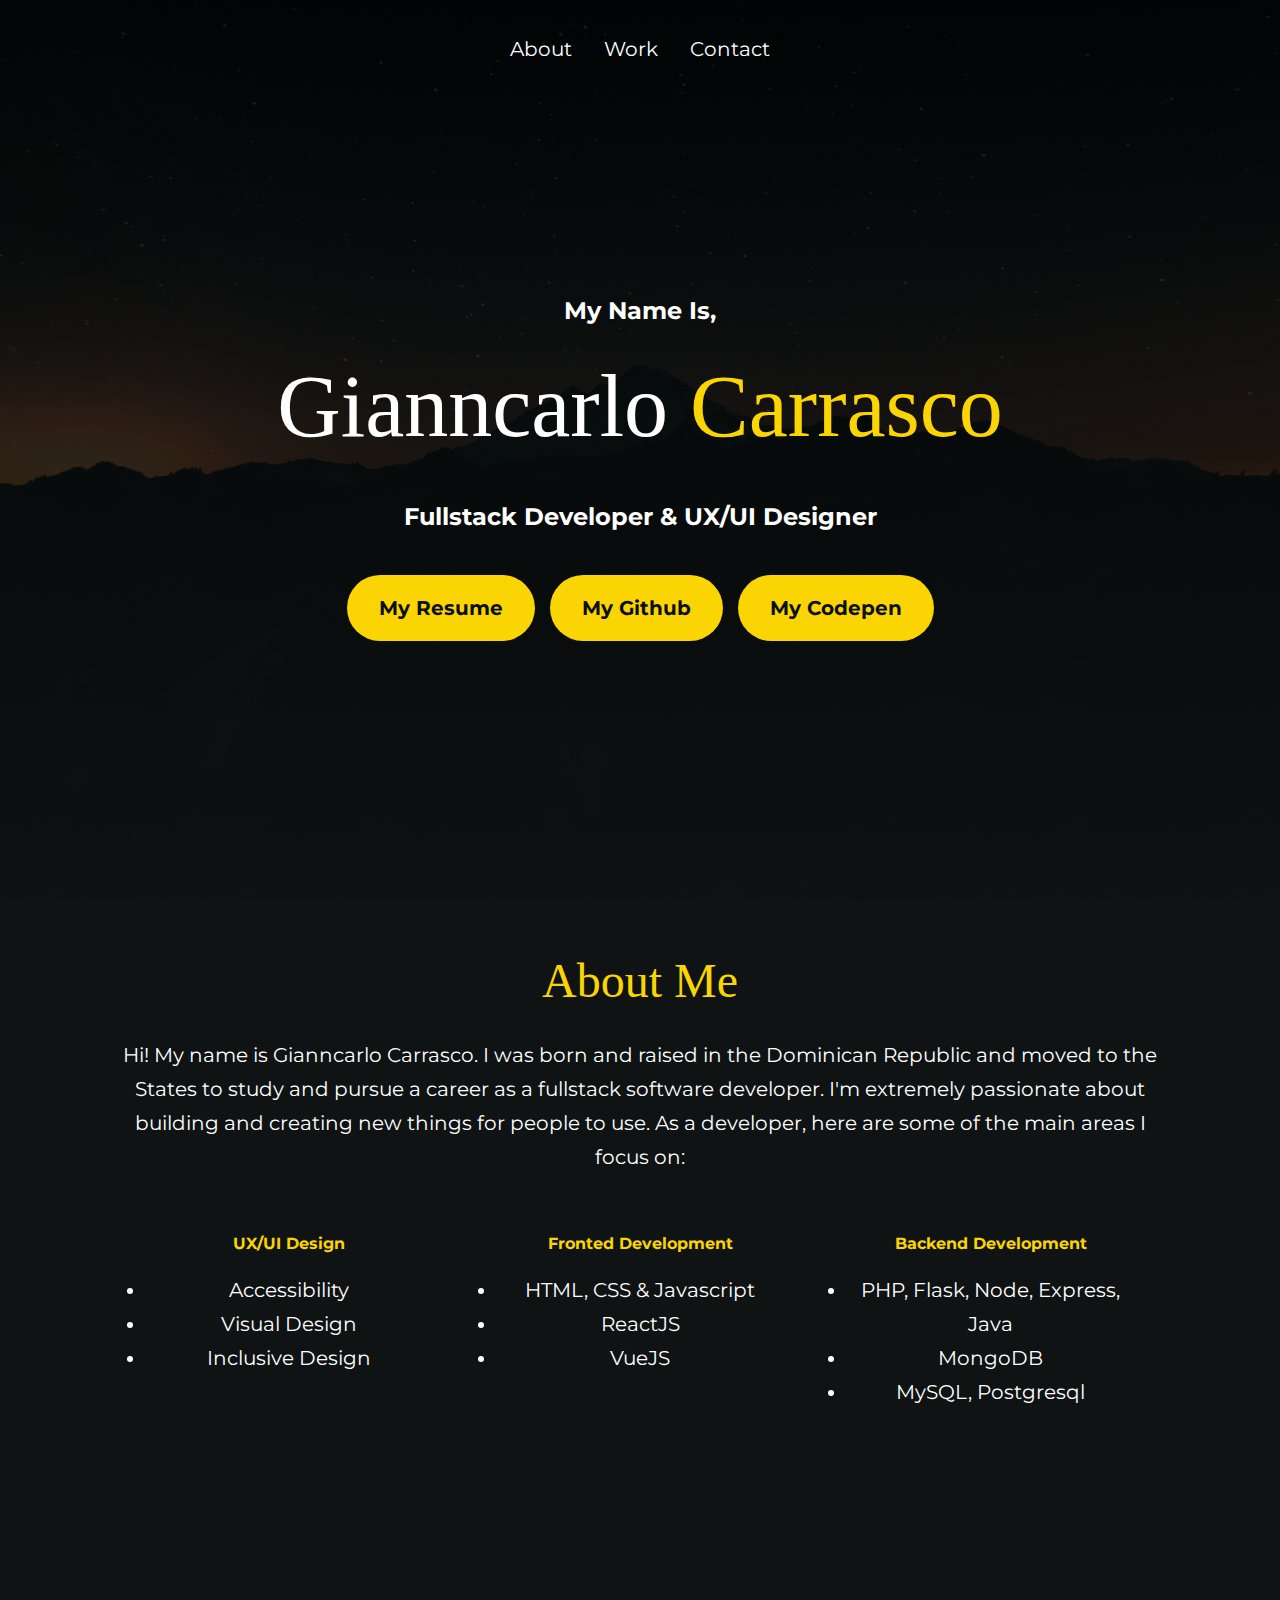
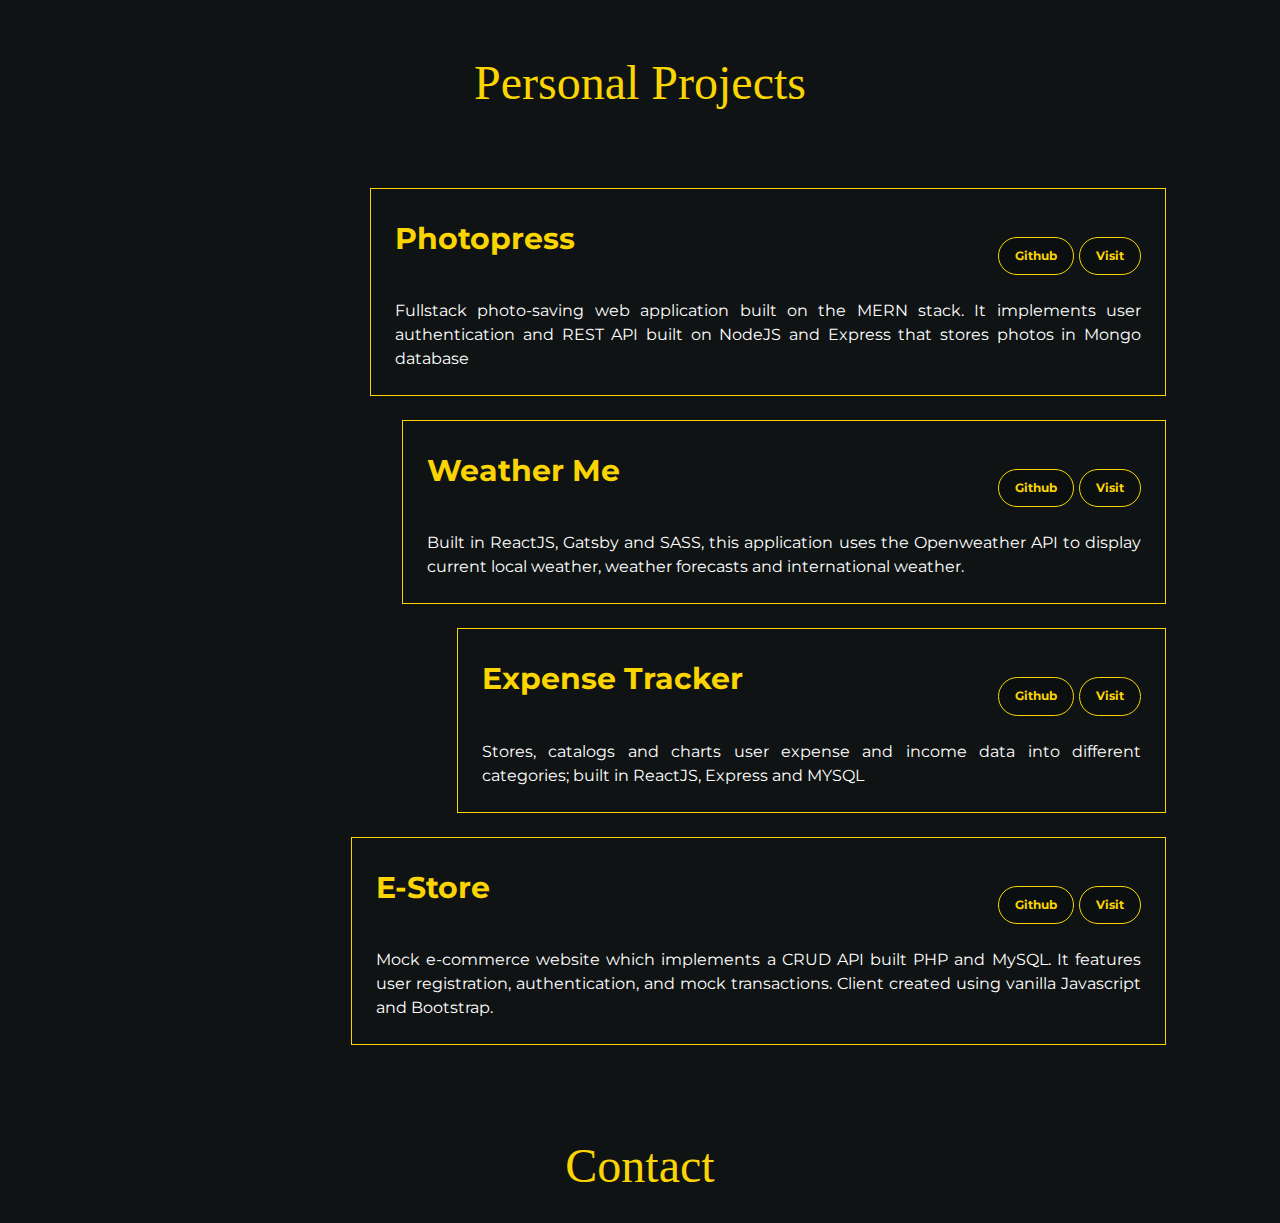
==== commit 2f87431f: "tweaked title" ====
--- a/index.html
+++ b/index.html
@@ -45,8 +45,9 @@
         <div class="container">
             <div class="px-3">
                 <h1 class="text-primary m-heading ">About Me</h1>
-                <p>Lorem ipsum dolor sit amet consectetur adipisicing elit. Numquam nisi provident et praesentium fugit 
-                    aliquam voluptatum, at perferendis, suscipit ab eos, repudiandae asperiores voluptas magnam.</p>
+                <p>Hi! My name is Gianncarlo Carrasco. I was born and raised in the Dominican Republic and moved to the States to study 
+                    and pursue a career as a fullstack software developer. I'm extremely passionate about building and creating new things
+                    for people to use. As a developer, here are some of the main areas I focus on:</p>
             </div>
             
             <div class="items py-1">
@@ -54,21 +55,33 @@
                     <i class="fas fa-pencil-ruler "></i>
                     <div>
                         <h2>UX/UI Design</h2>
-                        <p>Lorem, ipsum dolor sit amet consectetur adipisicing elit. Pariatur, nulla!</p>
+                        <ul>
+                            <li>Accessibility</li>
+                            <li>Visual Design</li>
+                            <li>Inclusive Design</li>
+                        </ul>
                     </div>
                 </div>
                 <div class="item p-2">
                     <i class="fas fa-file-code"></i>
                     <div>
                         <h2>Fronted Development</h2>
-                        <p>Lorem, ipsum dolor sit amet consectetur adipisicing elit. Pariatur, nulla!</p>
+                        <ul>
+                            <li>HTML, CSS & Javascript</li>
+                            <li>ReactJS</li>
+                            <li>VueJS</li>
+                        </ul>
                     </div>
                 </div>
                 <div class="item p-2">
                     <i class="fas fa-database"></i>
                     <div>
                         <h2>Backend Development</h2>
-                        <p>Lorem, ipsum dolor sit amet consectetur adipisicing elit. Pariatur, nulla!</p>
+                        <ul>
+                            <li>PHP, Flask, Node, Express, Java</li>
+                            <li>MongoDB</li>
+                            <li>MySQL, Postgresql</li>
+                        </ul>
                     </div>
                 </div>
             </div>
@@ -77,7 +90,7 @@
     <!--Section: Work-->
     <section id="work" class="py-2 text-center">
         <div class="container">
-            <h1 class="text-primary m-heading ">Work</h1>
+            <h1 class="text-primary m-heading ">Personal Projects</h1>
             <div class="works py-1">
 
                 <div class="project">
@@ -86,10 +99,14 @@
 
                     <div class="project-desc p-1">
                         <div class="project-header">
-                            <h2 class="text-primary">Photopress</h2>
-                            <div>
-                                <a href="#" target="_blank" class="btn-sm btn-primary-invert"><b>Github</b></a>
-                                <a href="#" target="_blank" class="btn-sm btn-primary-invert"><b>Visit</b></a>
+                            <h2 class="text-primary s-heading">Photopress</h2>
+                            <div>
+                                <a href="https://github.com/Gginne/photopress" target="_blank" class="btn-sm btn-primary-invert">
+                                    <b>Github</b>
+                                </a>
+                                <a href="https://photopress.onrender.com/" target="_blank" class="btn-sm btn-primary-invert">
+                                    <b>Visit</b>
+                                </a>
                             </div>
                         </div>
                         
@@ -106,10 +123,14 @@
                  
                     <div class="project-desc p-1">
                         <div class="project-header">
-                            <h2 class="text-primary">Weather App</h2>
-                            <div>
-                                <a href="#" target="_blank" class="btn-sm btn-primary-invert"><b>Github</b></a>
-                                <a href="#" target="_blank" class="btn-sm btn-primary-invert"><b>Visit</b></a>
+                            <h2 class="text-primary s-heading">Weather Me</h2>
+                            <div>
+                                <a href="https://github.com/Gginne/weather-me" target="_blank" class="btn-sm btn-primary-invert">
+                                    <b>Github</b>
+                                </a>
+                                <a href="https://weatherandme.netlify.app/" target="_blank" class="btn-sm btn-primary-invert">
+                                    <b>Visit</b>
+                                </a>
                             </div>
                         </div>
                         <p class="lead">
@@ -126,10 +147,14 @@
 
                     <div class="project-desc p-1">
                         <div class="project-header">
-                            <h2 class="text-primary">Expense Tracker</h2>
-                            <div>
-                                <a href="#" target="_blank" class="btn-sm btn-primary-invert"><b>Github</b></a>
-                                <a href="#" target="_blank" class="btn-sm btn-primary-invert"><b>Visit</b></a>
+                            <h2 class="text-primary s-heading">Expense Tracker</h2>
+                            <div>
+                                <a href="https://github.com/Gginne/expense-tracker" target="_blank" class="btn-sm btn-primary-invert">
+                                    <b>Github</b>
+                                </a>
+                                <a href="https://expensap.herokuapp.com/" target="_blank" class="btn-sm btn-primary-invert">
+                                    <b>Visit</b>
+                                </a>
                             </div>
                         </div>
                         <p class="lead">
@@ -146,10 +171,14 @@
         
                     <div class="project-desc p-1">
                         <div class="project-header">
-                            <h2 class="text-primary">E-Store</h2>
-                            <div>
-                                <a href="#" target="_blank" class="btn-sm btn-primary-invert"><b>Github</b></a>
-                                <a href="#" target="_blank" class="btn-sm btn-primary-invert"><b>Visit</b></a>
+                            <h2 class="text-primary s-heading">E-Store</h2>
+                            <div>
+                                <a href="https://github.com/Gginne/IT202/tree/master/project" target="_blank" class="btn-sm btn-primary-invert">
+                                    <b>Github</b>
+                                </a>
+                                <a href="https://web.njit.edu/~gc348/IT202/project/" target="_blank" class="btn-sm btn-primary-invert">
+                                    <b>Visit</b>
+                                </a>
                             </div>
                         </div>
                         <p class="lead">
@@ -169,7 +198,7 @@
     <!--Section: Contact-->
     <section id="contact" class="text-center ">
         <div class="container">
-            <h1 class="text-primary text-center m-heading"></h1>
+            <h1 class="text-primary text-center m-heading">Contact</h1>
 
             
           
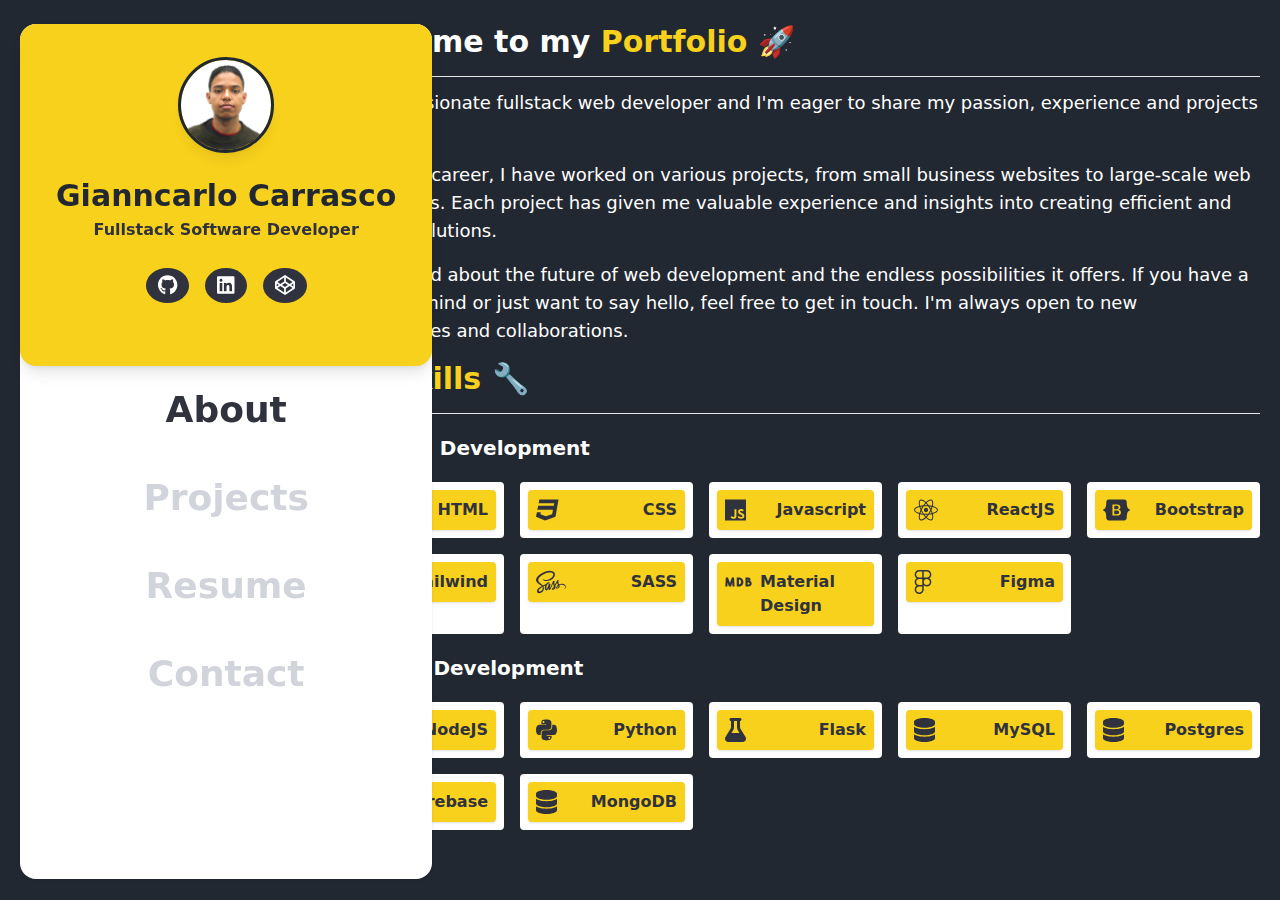
==== commit 8b450e03: "Updates" ====
--- a/index.html
+++ b/index.html
@@ -1,213 +1,9 @@
-<!DOCTYPE html>
-<html lang="en">
-
-<head>
-    <meta charset="UTF-8">
-    <meta name="viewport" content="width=device-width, initial-scale=1.0">
-    <meta http-equiv="X-UA-Compatible" content="ie=edge">
-    <link rel="stylesheet" href="https://use.fontawesome.com/releases/v5.7.1/css/all.css"
-        integrity="sha384-fnmOCqbTlWIlj8LyTjo7mOUStjsKC4pOpQbqyi7RrhN7udi9RwhKkMHpvLbHG9Sr" crossorigin="anonymous">
-    <link rel="stylesheet" href="css/style.css">
-    <link rel="stylesheet" href="css/utils.css">
-    <title>Gianncarlo Carrasco | Portfolio</title>
-</head>
-
-<body>
-    <!--Header-->
-    <header id="showcase">
-
-        <nav id="navbar">
-            <ul>
-                <li><a href="#about">About</a></li>
-                <!--<li><a href="#showcase" class="logo">GC</a></li> !-->
-                <li><a href="#work">Work</a></li>
-                <li><a href="#contact">Contact</a></li>
-
-            </ul>
-        </nav>
-
-        <div class="showcase-content">
-            <div class="container">
-                <h2>My Name Is,</h2>
-                <h1 class="title">Gianncarlo <span class="text-primary">Carrasco</span></h1>
-                <h2>Fullstack Developer & UX/UI Designer</h2>
-                <div class="links py-2">
-                    <a href="https://pdfhost.io/v/L9N.RKpSH_Gianncarlo_Carrasco_Resume_2022" target="_blank" class="btn btn-primary"><b>My Resume</b></a>
-                    <a href="https://www.github.com/Gginne" target="_blank" class="btn btn-primary"><b>My Github</b></a>
-                    <a href="https://codepen.io/Giannn" target="_blank" class="btn btn-primary"><b>My Codepen</b></a>
-                </div>
-            </div>
-        </div>
-        </div>
-    </header>
-    <!--Section: About-->
-    <section id="about">
-        <div class="container">
-            <div class="px-3">
-                <h1 class="text-primary m-heading ">About Me</h1>
-                <p>Hi! My name is Gianncarlo Carrasco. I was born and raised in the Dominican Republic and moved to the States to study 
-                    and pursue a career as a fullstack software developer. I'm extremely passionate about building and creating new things
-                    for people to use. As a developer, here are some of the main areas I focus on:</p>
-            </div>
-            
-            <div class="items py-1">
-                <div class="item p-2">
-                    <i class="fas fa-pencil-ruler "></i>
-                    <div>
-                        <h2>UX/UI Design</h2>
-                        <ul>
-                            <li>Accessibility</li>
-                            <li>Visual Design</li>
-                            <li>Inclusive Design</li>
-                        </ul>
-                    </div>
-                </div>
-                <div class="item p-2">
-                    <i class="fas fa-file-code"></i>
-                    <div>
-                        <h2>Fronted Development</h2>
-                        <ul>
-                            <li>HTML, CSS & Javascript</li>
-                            <li>ReactJS</li>
-                            <li>VueJS</li>
-                        </ul>
-                    </div>
-                </div>
-                <div class="item p-2">
-                    <i class="fas fa-database"></i>
-                    <div>
-                        <h2>Backend Development</h2>
-                        <ul>
-                            <li>PHP, Flask, Node, Express, Java</li>
-                            <li>MongoDB</li>
-                            <li>MySQL, Postgresql</li>
-                        </ul>
-                    </div>
-                </div>
-            </div>
-        </div>
-    </section>
-    <!--Section: Work-->
-    <section id="work" class="py-2 text-center">
-        <div class="container">
-            <h1 class="text-primary m-heading ">Personal Projects</h1>
-            <div class="works py-1">
-
-                <div class="project">
-                
-                    <img src="./img/photopress.PNG" class="project-thumbnail" alt="">
-
-                    <div class="project-desc p-1">
-                        <div class="project-header">
-                            <h2 class="text-primary s-heading">Photopress</h2>
-                            <div>
-                                <a href="https://github.com/Gginne/photopress" target="_blank" class="btn-sm btn-primary-invert">
-                                    <b>Github</b>
-                                </a>
-                                <a href="https://photopress.onrender.com/" target="_blank" class="btn-sm btn-primary-invert">
-                                    <b>Visit</b>
-                                </a>
-                            </div>
-                        </div>
-                        
-                        <p class="lead">
-                            Fullstack photo-saving web application built on the MERN stack. 
-                            It implements user authentication and REST API built on NodeJS and Express that stores photos in Mongo database
-                        </p>
-                    </div>
-                </div>
-
-                <div class="project">
-                
-                    <img src="./img/weatherandme.PNG" class="project-thumbnail" alt="">
-                 
-                    <div class="project-desc p-1">
-                        <div class="project-header">
-                            <h2 class="text-primary s-heading">Weather Me</h2>
-                            <div>
-                                <a href="https://github.com/Gginne/weather-me" target="_blank" class="btn-sm btn-primary-invert">
-                                    <b>Github</b>
-                                </a>
-                                <a href="https://weatherandme.netlify.app/" target="_blank" class="btn-sm btn-primary-invert">
-                                    <b>Visit</b>
-                                </a>
-                            </div>
-                        </div>
-                        <p class="lead">
-                            Built in ReactJS, Gatsby and SASS, this application uses the Openweather API to display 
-                            current local weather, weather forecasts and international weather.
-                        </p>
-                    </div>
-                </div>
-
-             
-                <div class="project">
-                
-                    <img src="./img/expensapp.PNG" class="project-thumbnail" alt="">
-
-                    <div class="project-desc p-1">
-                        <div class="project-header">
-                            <h2 class="text-primary s-heading">Expense Tracker</h2>
-                            <div>
-                                <a href="https://github.com/Gginne/expense-tracker" target="_blank" class="btn-sm btn-primary-invert">
-                                    <b>Github</b>
-                                </a>
-                                <a href="https://expensap.herokuapp.com/" target="_blank" class="btn-sm btn-primary-invert">
-                                    <b>Visit</b>
-                                </a>
-                            </div>
-                        </div>
-                        <p class="lead">
-                            Stores, catalogs and charts user expense and income data into different categories; 
-                            built in ReactJS, Express and MYSQL
-
-                        </p>
-                    </div>
-                </div>
-                
-                <div class="project">
-                
-                    <img src="./img/store202.PNG" class="project-thumbnail" alt="">
-        
-                    <div class="project-desc p-1">
-                        <div class="project-header">
-                            <h2 class="text-primary s-heading">E-Store</h2>
-                            <div>
-                                <a href="https://github.com/Gginne/IT202/tree/master/project" target="_blank" class="btn-sm btn-primary-invert">
-                                    <b>Github</b>
-                                </a>
-                                <a href="https://web.njit.edu/~gc348/IT202/project/" target="_blank" class="btn-sm btn-primary-invert">
-                                    <b>Visit</b>
-                                </a>
-                            </div>
-                        </div>
-                        <p class="lead">
-                            Mock e-commerce website which implements a CRUD API built PHP and MySQL. 
-                            It features user registration, authentication, and mock transactions. 
-                            Client created using vanilla Javascript and Bootstrap.
-                            
-                        </p>
-                    </div>
-                </div>
-               
-               
-            </div>
-        </div>
-    </section>
-
-    <!--Section: Contact-->
-    <section id="contact" class="text-center ">
-        <div class="container">
-            <h1 class="text-primary text-center m-heading">Contact</h1>
-
-            
-          
-                
-            </div>
-        </div>
-    </section>
-
-
-</body>
-
-</html>+<!DOCTYPE html><html><head><meta charSet="utf-8"/><meta http-equiv="x-ua-compatible" content="ie=edge"/><meta name="viewport" content="width=device-width, initial-scale=1, shrink-to-fit=no"/><meta name="generator" content="Gatsby 5.11.0"/><style data-href="/styles.39bc9100c6eabd1f05c3.css" data-identity="gatsby-global-css">/*
+! tailwindcss v3.3.2 | MIT License | https://tailwindcss.com
+*/*,:after,:before{border:0 solid #e5e7eb;box-sizing:border-box}:after,:before{--tw-content:""}html{-webkit-text-size-adjust:100%;font-feature-settings:normal;font-family:ui-sans-serif,system-ui,-apple-system,BlinkMacSystemFont,Segoe UI,Roboto,Helvetica Neue,Arial,Noto Sans,sans-serif,Apple Color Emoji,Segoe UI Emoji,Segoe UI Symbol,Noto Color Emoji;font-variation-settings:normal;line-height:1.5;-moz-tab-size:4;-o-tab-size:4;tab-size:4}body{line-height:inherit;margin:0}hr{border-top-width:1px;color:inherit;height:0}abbr:where([title]){-webkit-text-decoration:underline dotted;text-decoration:underline dotted}h1,h2,h3,h4,h5,h6{font-size:inherit;font-weight:inherit}a{color:inherit;text-decoration:inherit}b,strong{font-weight:bolder}code,kbd,pre,samp{font-family:ui-monospace,SFMono-Regular,Menlo,Monaco,Consolas,Liberation Mono,Courier New,monospace;font-size:1em}small{font-size:80%}sub,sup{font-size:75%;line-height:0;position:relative;vertical-align:baseline}sub{bottom:-.25em}sup{top:-.5em}table{border-collapse:collapse;border-color:inherit;text-indent:0}button,input,optgroup,select,textarea{color:inherit;font-family:inherit;font-size:100%;font-weight:inherit;line-height:inherit;margin:0;padding:0}button,select{text-transform:none}[type=button],[type=reset],[type=submit],button{-webkit-appearance:button;background-color:transparent;background-image:none}:-moz-focusring{outline:auto}:-moz-ui-invalid{box-shadow:none}progress{vertical-align:baseline}::-webkit-inner-spin-button,::-webkit-outer-spin-button{height:auto}[type=search]{-webkit-appearance:textfield;outline-offset:-2px}::-webkit-search-decoration{-webkit-appearance:none}::-webkit-file-upload-button{-webkit-appearance:button;font:inherit}summary{display:list-item}blockquote,dd,dl,figure,h1,h2,h3,h4,h5,h6,hr,p,pre{margin:0}fieldset{margin:0}fieldset,legend{padding:0}menu,ol,ul{list-style:none;margin:0;padding:0}textarea{resize:vertical}input::-moz-placeholder,textarea::-moz-placeholder{color:#9ca3af;opacity:1}input::placeholder,textarea::placeholder{color:#9ca3af;opacity:1}[role=button],button{cursor:pointer}:disabled{cursor:default}audio,canvas,embed,iframe,img,object,svg,video{display:block;vertical-align:middle}img,video{height:auto;max-width:100%}[hidden]{display:none}*,:after,:before{--tw-border-spacing-x:0;--tw-border-spacing-y:0;--tw-translate-x:0;--tw-translate-y:0;--tw-rotate:0;--tw-skew-x:0;--tw-skew-y:0;--tw-scale-x:1;--tw-scale-y:1;--tw-pan-x: ;--tw-pan-y: ;--tw-pinch-zoom: ;--tw-scroll-snap-strictness:proximity;--tw-gradient-from-position: ;--tw-gradient-via-position: ;--tw-gradient-to-position: ;--tw-ordinal: ;--tw-slashed-zero: ;--tw-numeric-figure: ;--tw-numeric-spacing: ;--tw-numeric-fraction: ;--tw-ring-inset: ;--tw-ring-offset-width:0px;--tw-ring-offset-color:#fff;--tw-ring-color:rgba(59,130,246,.5);--tw-ring-offset-shadow:0 0 #0000;--tw-ring-shadow:0 0 #0000;--tw-shadow:0 0 #0000;--tw-shadow-colored:0 0 #0000;--tw-blur: ;--tw-brightness: ;--tw-contrast: ;--tw-grayscale: ;--tw-hue-rotate: ;--tw-invert: ;--tw-saturate: ;--tw-sepia: ;--tw-drop-shadow: ;--tw-backdrop-blur: ;--tw-backdrop-brightness: ;--tw-backdrop-contrast: ;--tw-backdrop-grayscale: ;--tw-backdrop-hue-rotate: ;--tw-backdrop-invert: ;--tw-backdrop-opacity: ;--tw-backdrop-saturate: ;--tw-backdrop-sepia: }::backdrop{--tw-border-spacing-x:0;--tw-border-spacing-y:0;--tw-translate-x:0;--tw-translate-y:0;--tw-rotate:0;--tw-skew-x:0;--tw-skew-y:0;--tw-scale-x:1;--tw-scale-y:1;--tw-pan-x: ;--tw-pan-y: ;--tw-pinch-zoom: ;--tw-scroll-snap-strictness:proximity;--tw-gradient-from-position: ;--tw-gradient-via-position: ;--tw-gradient-to-position: ;--tw-ordinal: ;--tw-slashed-zero: ;--tw-numeric-figure: ;--tw-numeric-spacing: ;--tw-numeric-fraction: ;--tw-ring-inset: ;--tw-ring-offset-width:0px;--tw-ring-offset-color:#fff;--tw-ring-color:rgba(59,130,246,.5);--tw-ring-offset-shadow:0 0 #0000;--tw-ring-shadow:0 0 #0000;--tw-shadow:0 0 #0000;--tw-shadow-colored:0 0 #0000;--tw-blur: ;--tw-brightness: ;--tw-contrast: ;--tw-grayscale: ;--tw-hue-rotate: ;--tw-invert: ;--tw-saturate: ;--tw-sepia: ;--tw-drop-shadow: ;--tw-backdrop-blur: ;--tw-backdrop-brightness: ;--tw-backdrop-contrast: ;--tw-backdrop-grayscale: ;--tw-backdrop-hue-rotate: ;--tw-backdrop-invert: ;--tw-backdrop-opacity: ;--tw-backdrop-saturate: ;--tw-backdrop-sepia: }.fixed{position:fixed}.col-span-1{grid-column:span 1/span 1}.col-span-3{grid-column:span 3/span 3}.col-span-9{grid-column:span 9/span 9}.mx-2{margin-left:.5rem;margin-right:.5rem}.mx-auto{margin-left:auto;margin-right:auto}.my-1{margin-bottom:.25rem;margin-top:.25rem}.my-3{margin-bottom:.75rem;margin-top:.75rem}.my-5{margin-bottom:1.25rem;margin-top:1.25rem}.my-6{margin-bottom:1.5rem;margin-top:1.5rem}.mb-4{margin-bottom:1rem}.mb-6{margin-bottom:1.5rem}.mb-8{margin-bottom:2rem}.ml-3{margin-left:.75rem}.mr-2{margin-right:.5rem}.mt-1{margin-top:.25rem}.mt-2{margin-top:.5rem}.mt-4{margin-top:1rem}.mt-8{margin-top:2rem}.mt-auto{margin-top:auto}.block{display:block}.inline{display:inline}.flex{display:flex}.grid{display:grid}.h-2\/5{height:40%}.h-32{height:8rem}.h-auto{height:auto}.h-full{height:100%}.h-screen{height:100vh}.w-1\/2{width:50%}.w-full{width:100%}.max-w-md{max-width:28rem}.grid-cols-12{grid-template-columns:repeat(12,minmax(0,1fr))}.grid-cols-4{grid-template-columns:repeat(4,minmax(0,1fr))}.grid-cols-5{grid-template-columns:repeat(5,minmax(0,1fr))}.flex-col{flex-direction:column}.items-center{align-items:center}.justify-center{justify-content:center}.justify-between{justify-content:space-between}.gap-1{gap:.25rem}.gap-4{gap:1rem}.overflow-hidden{overflow:hidden}.rounded{border-radius:.25rem}.rounded-2xl{border-radius:1rem}.rounded-3xl{border-radius:1.5rem}.rounded-full{border-radius:9999px}.rounded-lg{border-radius:.5rem}.border{border-width:1px}.border-gray-600{--tw-border-opacity:1;border-color:rgb(75 85 99/var(--tw-border-opacity))}.bg-dark{--tw-bg-opacity:1;background-color:rgb(48 50 61/var(--tw-bg-opacity))}.bg-emerald-500{--tw-bg-opacity:1;background-color:rgb(16 185 129/var(--tw-bg-opacity))}.bg-gray-700{--tw-bg-opacity:1;background-color:rgb(55 65 81/var(--tw-bg-opacity))}.bg-gray-800{--tw-bg-opacity:1;background-color:rgb(31 41 55/var(--tw-bg-opacity))}.bg-main{--tw-bg-opacity:1;background-color:rgb(248 209 28/var(--tw-bg-opacity))}.bg-teal-100{--tw-bg-opacity:1;background-color:rgb(204 251 241/var(--tw-bg-opacity))}.bg-white{--tw-bg-opacity:1;background-color:rgb(255 255 255/var(--tw-bg-opacity))}.p-2{padding:.5rem}.p-4{padding:1rem}.p-9{padding:2.25rem}.px-2{padding-left:.5rem;padding-right:.5rem}.px-3{padding-left:.75rem;padding-right:.75rem}.px-4{padding-left:1rem;padding-right:1rem}.px-5{padding-left:1.25rem;padding-right:1.25rem}.py-1{padding-bottom:.25rem;padding-top:.25rem}.py-2{padding-bottom:.5rem;padding-top:.5rem}.py-5{padding-bottom:1.25rem;padding-top:1.25rem}.py-6{padding-bottom:1.5rem;padding-top:1.5rem}.pr-10{padding-right:2.5rem}.text-center{text-align:center}.text-3xl{font-size:1.875rem;line-height:2.25rem}.text-4xl{font-size:2.25rem;line-height:2.5rem}.text-lg{font-size:1.125rem;line-height:1.75rem}.text-sm{font-size:.875rem;line-height:1.25rem}.text-xl{font-size:1.25rem;line-height:1.75rem}.font-bold{font-weight:700}.font-semibold{font-weight:600}.text-black{--tw-text-opacity:1;color:rgb(34 40 49/var(--tw-text-opacity))}.text-dark{--tw-text-opacity:1;color:rgb(48 50 61/var(--tw-text-opacity))}.text-gray-300{--tw-text-opacity:1;color:rgb(209 213 219/var(--tw-text-opacity))}.text-gray-400{--tw-text-opacity:1;color:rgb(156 163 175/var(--tw-text-opacity))}.text-gray-600{--tw-text-opacity:1;color:rgb(75 85 99/var(--tw-text-opacity))}.text-gray-800{--tw-text-opacity:1;color:rgb(31 41 55/var(--tw-text-opacity))}.text-main{--tw-text-opacity:1;color:rgb(248 209 28/var(--tw-text-opacity))}.text-white{--tw-text-opacity:1;color:rgb(255 255 255/var(--tw-text-opacity))}.shadow{--tw-shadow:0 1px 3px 0 rgba(0,0,0,.1),0 1px 2px -1px rgba(0,0,0,.1);--tw-shadow-colored:0 1px 3px 0 var(--tw-shadow-color),0 1px 2px -1px var(--tw-shadow-color)}.shadow,.shadow-lg{box-shadow:var(--tw-ring-offset-shadow,0 0 #0000),var(--tw-ring-shadow,0 0 #0000),var(--tw-shadow)}.shadow-lg{--tw-shadow:0 10px 15px -3px rgba(0,0,0,.1),0 4px 6px -4px rgba(0,0,0,.1);--tw-shadow-colored:0 10px 15px -3px var(--tw-shadow-color),0 4px 6px -4px var(--tw-shadow-color)}.shadow-md{--tw-shadow:0 4px 6px -1px rgba(0,0,0,.1),0 2px 4px -2px rgba(0,0,0,.1);--tw-shadow-colored:0 4px 6px -1px var(--tw-shadow-color),0 2px 4px -2px var(--tw-shadow-color);box-shadow:var(--tw-ring-offset-shadow,0 0 #0000),var(--tw-ring-shadow,0 0 #0000),var(--tw-shadow)}.outline{outline-style:solid}.outline-black{outline-color:#222831}.transition-colors{transition-duration:.15s;transition-property:color,background-color,border-color,text-decoration-color,fill,stroke;transition-timing-function:cubic-bezier(.4,0,.2,1)}.duration-300{transition-duration:.3s}*{box-sizing:border-box;margin:0;padding:0}body{background-color:#222831;color:#fff}.circle{border-radius:50%}.hover\:bg-emerald-600:hover{--tw-bg-opacity:1;background-color:rgb(5 150 105/var(--tw-bg-opacity))}.hover\:bg-gray-600:hover{--tw-bg-opacity:1;background-color:rgb(75 85 99/var(--tw-bg-opacity))}.hover\:bg-gray-800:hover{--tw-bg-opacity:1;background-color:rgb(31 41 55/var(--tw-bg-opacity))}.hover\:outline-none:hover{outline:2px solid transparent;outline-offset:2px}.hover\:ring:hover{--tw-ring-offset-shadow:var(--tw-ring-inset) 0 0 0 var(--tw-ring-offset-width) var(--tw-ring-offset-color);--tw-ring-shadow:var(--tw-ring-inset) 0 0 0 calc(3px + var(--tw-ring-offset-width)) var(--tw-ring-color);box-shadow:var(--tw-ring-offset-shadow),var(--tw-ring-shadow),var(--tw-shadow,0 0 #0000)}.hover\:ring-gray-800:hover{--tw-ring-opacity:1;--tw-ring-color:rgb(31 41 55/var(--tw-ring-opacity))}.hover\:ring-offset-2:hover{--tw-ring-offset-width:2px}.focus\:border-blue-500:focus{--tw-border-opacity:1;border-color:rgb(59 130 246/var(--tw-border-opacity))}.focus\:outline-none:focus{outline:2px solid transparent;outline-offset:2px}.focus\:ring:focus{--tw-ring-offset-shadow:var(--tw-ring-inset) 0 0 0 var(--tw-ring-offset-width) var(--tw-ring-offset-color);--tw-ring-shadow:var(--tw-ring-inset) 0 0 0 calc(3px + var(--tw-ring-offset-width)) var(--tw-ring-color);box-shadow:var(--tw-ring-offset-shadow),var(--tw-ring-shadow),var(--tw-shadow,0 0 #0000)}.focus\:ring-emerald-300:focus{--tw-ring-opacity:1;--tw-ring-color:rgb(110 231 183/var(--tw-ring-opacity))}</style><title data-gatsby-head="true">Gianncarlo Carrasco | Portfolio</title></head><body><div id="___gatsby"><div style="outline:none" tabindex="-1" id="gatsby-focus-wrapper"><main class="grid grid-cols-12 gap-1 h-screen px-5 py-6 mx-auto"><div class="col-span-3"><div class="bg-white shadow rounded-2xl flex flex-col" style="height:95vh;position:fixed"><div class="bg-main h-2/5 rounded-2xl shadow-lg flex flex-col justify-content-between align-center text-center p-9"><img src="/static/headshot-2a56b6435bf8a3eb51a7590f86abeb1b.jpg" class="outline outline-black mx-auto shadow-lg circle" width="90"/><div class="mt-auto mb-8"><p class="text-black text-3xl font-bold my-1">Gianncarlo Carrasco</p><p class="text-dark text-md font-semibold my-1">Fullstack Software Developer</p><div class="mt-8"><a href="https://github.com/Gginne" target="_blank" class="circle px-3 py-2 bg-dark rounded text-white hover:bg-gray-800 hover:outline-none hover:ring hover:ring-offset-2 hover:ring-gray-800 transition-colors duration-300 mx-2"><svg aria-hidden="true" focusable="false" data-prefix="fab" data-icon="github" class="svg-inline--fa fa-github fa-lg " role="img" xmlns="http://www.w3.org/2000/svg" viewBox="0 0 496 512" color="white"><path fill="currentColor" d="M165.9 397.4c0 2-2.3 3.6-5.2 3.6-3.3.3-5.6-1.3-5.6-3.6 0-2 2.3-3.6 5.2-3.6 3-.3 5.6 1.3 5.6 3.6zm-31.1-4.5c-.7 2 1.3 4.3 4.3 4.9 2.6 1 5.6 0 6.2-2s-1.3-4.3-4.3-5.2c-2.6-.7-5.5.3-6.2 2.3zm44.2-1.7c-2.9.7-4.9 2.6-4.6 4.9.3 2 2.9 3.3 5.9 2.6 2.9-.7 4.9-2.6 4.6-4.6-.3-1.9-3-3.2-5.9-2.9zM244.8 8C106.1 8 0 113.3 0 252c0 110.9 69.8 205.8 169.5 239.2 12.8 2.3 17.3-5.6 17.3-12.1 0-6.2-.3-40.4-.3-61.4 0 0-70 15-84.7-29.8 0 0-11.4-29.1-27.8-36.6 0 0-22.9-15.7 1.6-15.4 0 0 24.9 2 38.6 25.8 21.9 38.6 58.6 27.5 72.9 20.9 2.3-16 8.8-27.1 16-33.7-55.9-6.2-112.3-14.3-112.3-110.5 0-27.5 7.6-41.3 23.6-58.9-2.6-6.5-11.1-33.3 2.6-67.9 20.9-6.5 69 27 69 27 20-5.6 41.5-8.5 62.8-8.5s42.8 2.9 62.8 8.5c0 0 48.1-33.6 69-27 13.7 34.7 5.2 61.4 2.6 67.9 16 17.7 25.8 31.5 25.8 58.9 0 96.5-58.9 104.2-114.8 110.5 9.2 7.9 17 22.9 17 46.4 0 33.7-.3 75.4-.3 83.6 0 6.5 4.6 14.4 17.3 12.1C428.2 457.8 496 362.9 496 252 496 113.3 383.5 8 244.8 8zM97.2 352.9c-1.3 1-1 3.3.7 5.2 1.6 1.6 3.9 2.3 5.2 1 1.3-1 1-3.3-.7-5.2-1.6-1.6-3.9-2.3-5.2-1zm-10.8-8.1c-.7 1.3.3 2.9 2.3 3.9 1.6 1 3.6.7 4.3-.7.7-1.3-.3-2.9-2.3-3.9-2-.6-3.6-.3-4.3.7zm32.4 35.6c-1.6 1.3-1 4.3 1.3 6.2 2.3 2.3 5.2 2.6 6.5 1 1.3-1.3.7-4.3-1.3-6.2-2.2-2.3-5.2-2.6-6.5-1zm-11.4-14.7c-1.6 1-1.6 3.6 0 5.9 1.6 2.3 4.3 3.3 5.6 2.3 1.6-1.3 1.6-3.9 0-6.2-1.4-2.3-4-3.3-5.6-2z"></path></svg></a><a href="https://linkedin.com/in/gianncarlo-carrasco" target="_blank" class="circle px-3 py-2 bg-dark rounded text-white hover:bg-gray-800 hover:outline-none hover:ring hover:ring-offset-2 hover:ring-gray-800 transition-colors duration-300 mx-2"><svg aria-hidden="true" focusable="false" data-prefix="fab" data-icon="linkedin" class="svg-inline--fa fa-linkedin fa-lg " role="img" xmlns="http://www.w3.org/2000/svg" viewBox="0 0 448 512" color="white"><path fill="currentColor" d="M416 32H31.9C14.3 32 0 46.5 0 64.3v383.4C0 465.5 14.3 480 31.9 480H416c17.6 0 32-14.5 32-32.3V64.3c0-17.8-14.4-32.3-32-32.3zM135.4 416H69V202.2h66.5V416zm-33.2-243c-21.3 0-38.5-17.3-38.5-38.5S80.9 96 102.2 96c21.2 0 38.5 17.3 38.5 38.5 0 21.3-17.2 38.5-38.5 38.5zm282.1 243h-66.4V312c0-24.8-.5-56.7-34.5-56.7-34.6 0-39.9 27-39.9 54.9V416h-66.4V202.2h63.7v29.2h.9c8.9-16.8 30.6-34.5 62.9-34.5 67.2 0 79.7 44.3 79.7 101.9V416z"></path></svg></a><a href="https://codepen.io/Giannn" target="_blank" class="circle px-3 py-2 bg-dark rounded text-white hover:bg-gray-800 hover:outline-none hover:ring hover:ring-offset-2 hover:ring-gray-800 transition-colors duration-300 mx-2"><svg aria-hidden="true" focusable="false" data-prefix="fab" data-icon="codepen" class="svg-inline--fa fa-codepen fa-lg " role="img" xmlns="http://www.w3.org/2000/svg" viewBox="0 0 512 512" color="white"><path fill="currentColor" d="M502.285 159.704l-234-156c-7.987-4.915-16.511-4.96-24.571 0l-234 156C3.714 163.703 0 170.847 0 177.989v155.999c0 7.143 3.714 14.286 9.715 18.286l234 156.022c7.987 4.915 16.511 4.96 24.571 0l234-156.022c6-3.999 9.715-11.143 9.715-18.286V177.989c-.001-7.142-3.715-14.286-9.716-18.285zM278 63.131l172.286 114.858-76.857 51.429L278 165.703V63.131zm-44 0v102.572l-95.429 63.715-76.857-51.429L234 63.131zM44 219.132l55.143 36.857L44 292.846v-73.714zm190 229.715L61.714 333.989l76.857-51.429L234 346.275v102.572zm22-140.858l-77.715-52 77.715-52 77.715 52-77.715 52zm22 140.858V346.275l95.429-63.715 76.857 51.429L278 448.847zm190-156.001l-55.143-36.857L468 219.132v73.714z"></path></svg></a></div></div></div><div class="mx-auto text-center font-bold flex flex-col justify-content-between text-gray-300 text-4xl"><a aria-current="page" class="my-6 text-dark" href="/">About</a><a class="my-6" href="/projects/">Projects</a><a class="my-6" href="/resume/">Resume</a><a class="my-6" href="/contact/">Contact</a></div></div></div><div class="col-span-9"><div><h1 class="text-3xl font-bold mb-4">Welcome to my <span class="text-main">Portfolio</span> 🚀</h1><hr class="my-3"/><p class="text-lg mb-4">I am a passionate fullstack web developer and I&#x27;m eager to share my passion, experience and projects with you.</p><p class="text-lg mb-4">During my career, I have worked on various projects, from small business websites to large-scale web applications. Each project has given me valuable experience and insights into creating efficient and scalable solutions.</p><p class="text-lg mb-4">I am excited about the future of web development and the endless possibilities it offers. If you have a project in mind or just want to say hello, feel free to get in touch. I&#x27;m always open to new opportunities and collaborations.</p></div><div class="mt-4"><h1 class="text-3xl font-bold mb-4">My <span class="text-main">Skills</span> 🔧</h1><hr class="my-3"/><div><h1 class="font-bold my-5 text-xl"><span class="text-main">Frontend</span> Development</h1><div class="grid grid-cols-5 gap-4"><div class="bg-white p-2 rounded "><div class="bg-main p-2 rounded shadow text-dark font-bold flex justify-between"><svg aria-hidden="true" focusable="false" data-prefix="fab" data-icon="html5" class="svg-inline--fa fa-html5 fa-xl mr-2" role="img" xmlns="http://www.w3.org/2000/svg" viewBox="0 0 384 512"><path fill="currentColor" d="M0 32l34.9 395.8L191.5 480l157.6-52.2L384 32H0zm308.2 127.9H124.4l4.1 49.4h175.6l-13.6 148.4-97.9 27v.3h-1.1l-98.7-27.3-6-75.8h47.7L138 320l53.5 14.5 53.7-14.5 6-62.2H84.3L71.5 112.2h241.1l-4.4 47.7z"></path></svg><h1>HTML</h1></div></div><div class="bg-white p-2 rounded "><div class="bg-main p-2 rounded shadow text-dark font-bold flex justify-between"><svg aria-hidden="true" focusable="false" data-prefix="fab" data-icon="css3" class="svg-inline--fa fa-css3 fa-xl mr-2" role="img" xmlns="http://www.w3.org/2000/svg" viewBox="0 0 512 512"><path fill="currentColor" d="M480 32l-64 368-223.3 80L0 400l19.6-94.8h82l-8 40.6L210 390.2l134.1-44.4 18.8-97.1H29.5l16-82h333.7l10.5-52.7H56.3l16.3-82H480z"></path></svg><h1>CSS</h1></div></div><div class="bg-white p-2 rounded "><div class="bg-main p-2 rounded shadow text-dark font-bold flex justify-between"><svg aria-hidden="true" focusable="false" data-prefix="fab" data-icon="js" class="svg-inline--fa fa-js fa-xl mr-2" role="img" xmlns="http://www.w3.org/2000/svg" viewBox="0 0 448 512"><path fill="currentColor" d="M0 32v448h448V32H0zm243.8 349.4c0 43.6-25.6 63.5-62.9 63.5-33.7 0-53.2-17.4-63.2-38.5l34.3-20.7c6.6 11.7 12.6 21.6 27.1 21.6 13.8 0 22.6-5.4 22.6-26.5V237.7h42.1v143.7zm99.6 63.5c-39.1 0-64.4-18.6-76.7-43l34.3-19.8c9 14.7 20.8 25.6 41.5 25.6 17.4 0 28.6-8.7 28.6-20.8 0-14.4-11.4-19.5-30.7-28l-10.5-4.5c-30.4-12.9-50.5-29.2-50.5-63.5 0-31.6 24.1-55.6 61.6-55.6 26.8 0 46 9.3 59.8 33.7L368 290c-7.2-12.9-15-18-27.1-18-12.3 0-20.1 7.8-20.1 18 0 12.6 7.8 17.7 25.9 25.6l10.5 4.5c35.8 15.3 55.9 31 55.9 66.2 0 37.8-29.8 58.6-69.7 58.6z"></path></svg><h1>Javascript</h1></div></div><div class="bg-white p-2 rounded "><div class="bg-main p-2 rounded shadow text-dark font-bold flex justify-between"><svg aria-hidden="true" focusable="false" data-prefix="fab" data-icon="react" class="svg-inline--fa fa-react fa-xl mr-2" role="img" xmlns="http://www.w3.org/2000/svg" viewBox="0 0 512 512"><path fill="currentColor" d="M418.2 177.2c-5.4-1.8-10.8-3.5-16.2-5.1.9-3.7 1.7-7.4 2.5-11.1 12.3-59.6 4.2-107.5-23.1-123.3-26.3-15.1-69.2.6-112.6 38.4-4.3 3.7-8.5 7.6-12.5 11.5-2.7-2.6-5.5-5.2-8.3-7.7-45.5-40.4-91.1-57.4-118.4-41.5-26.2 15.2-34 60.3-23 116.7 1.1 5.6 2.3 11.1 3.7 16.7-6.4 1.8-12.7 3.8-18.6 5.9C38.3 196.2 0 225.4 0 255.6c0 31.2 40.8 62.5 96.3 81.5 4.5 1.5 9 3 13.6 4.3-1.5 6-2.8 11.9-4 18-10.5 55.5-2.3 99.5 23.9 114.6 27 15.6 72.4-.4 116.6-39.1 3.5-3.1 7-6.3 10.5-9.7 4.4 4.3 9 8.4 13.6 12.4 42.8 36.8 85.1 51.7 111.2 36.6 27-15.6 35.8-62.9 24.4-120.5-.9-4.4-1.9-8.9-3-13.5 3.2-.9 6.3-1.9 9.4-2.9 57.7-19.1 99.5-50 99.5-81.7 0-30.3-39.4-59.7-93.8-78.4zM282.9 92.3c37.2-32.4 71.9-45.1 87.7-36 16.9 9.7 23.4 48.9 12.8 100.4-.7 3.4-1.4 6.7-2.3 10-22.2-5-44.7-8.6-67.3-10.6-13-18.6-27.2-36.4-42.6-53.1 3.9-3.7 7.7-7.2 11.7-10.7zM167.2 307.5c5.1 8.7 10.3 17.4 15.8 25.9-15.6-1.7-31.1-4.2-46.4-7.5 4.4-14.4 9.9-29.3 16.3-44.5 4.6 8.8 9.3 17.5 14.3 26.1zm-30.3-120.3c14.4-3.2 29.7-5.8 45.6-7.8-5.3 8.3-10.5 16.8-15.4 25.4-4.9 8.5-9.7 17.2-14.2 26-6.3-14.9-11.6-29.5-16-43.6zm27.4 68.9c6.6-13.8 13.8-27.3 21.4-40.6s15.8-26.2 24.4-38.9c15-1.1 30.3-1.7 45.9-1.7s31 .6 45.9 1.7c8.5 12.6 16.6 25.5 24.3 38.7s14.9 26.7 21.7 40.4c-6.7 13.8-13.9 27.4-21.6 40.8-7.6 13.3-15.7 26.2-24.2 39-14.9 1.1-30.4 1.6-46.1 1.6s-30.9-.5-45.6-1.4c-8.7-12.7-16.9-25.7-24.6-39s-14.8-26.8-21.5-40.6zm180.6 51.2c5.1-8.8 9.9-17.7 14.6-26.7 6.4 14.5 12 29.2 16.9 44.3-15.5 3.5-31.2 6.2-47 8 5.4-8.4 10.5-17 15.5-25.6zm14.4-76.5c-4.7-8.8-9.5-17.6-14.5-26.2-4.9-8.5-10-16.9-15.3-25.2 16.1 2 31.5 4.7 45.9 8-4.6 14.8-10 29.2-16.1 43.4zM256.2 118.3c10.5 11.4 20.4 23.4 29.6 35.8-19.8-.9-39.7-.9-59.5 0 9.8-12.9 19.9-24.9 29.9-35.8zM140.2 57c16.8-9.8 54.1 4.2 93.4 39 2.5 2.2 5 4.6 7.6 7-15.5 16.7-29.8 34.5-42.9 53.1-22.6 2-45 5.5-67.2 10.4-1.3-5.1-2.4-10.3-3.5-15.5-9.4-48.4-3.2-84.9 12.6-94zm-24.5 263.6c-4.2-1.2-8.3-2.5-12.4-3.9-21.3-6.7-45.5-17.3-63-31.2-10.1-7-16.9-17.8-18.8-29.9 0-18.3 31.6-41.7 77.2-57.6 5.7-2 11.5-3.8 17.3-5.5 6.8 21.7 15 43 24.5 63.6-9.6 20.9-17.9 42.5-24.8 64.5zm116.6 98c-16.5 15.1-35.6 27.1-56.4 35.3-11.1 5.3-23.9 5.8-35.3 1.3-15.9-9.2-22.5-44.5-13.5-92 1.1-5.6 2.3-11.2 3.7-16.7 22.4 4.8 45 8.1 67.9 9.8 13.2 18.7 27.7 36.6 43.2 53.4-3.2 3.1-6.4 6.1-9.6 8.9zm24.5-24.3c-10.2-11-20.4-23.2-30.3-36.3 9.6.4 19.5.6 29.5.6 10.3 0 20.4-.2 30.4-.7-9.2 12.7-19.1 24.8-29.6 36.4zm130.7 30c-.9 12.2-6.9 23.6-16.5 31.3-15.9 9.2-49.8-2.8-86.4-34.2-4.2-3.6-8.4-7.5-12.7-11.5 15.3-16.9 29.4-34.8 42.2-53.6 22.9-1.9 45.7-5.4 68.2-10.5 1 4.1 1.9 8.2 2.7 12.2 4.9 21.6 5.7 44.1 2.5 66.3zm18.2-107.5c-2.8.9-5.6 1.8-8.5 2.6-7-21.8-15.6-43.1-25.5-63.8 9.6-20.4 17.7-41.4 24.5-62.9 5.2 1.5 10.2 3.1 15 4.7 46.6 16 79.3 39.8 79.3 58 0 19.6-34.9 44.9-84.8 61.4zm-149.7-15c25.3 0 45.8-20.5 45.8-45.8s-20.5-45.8-45.8-45.8c-25.3 0-45.8 20.5-45.8 45.8s20.5 45.8 45.8 45.8z"></path></svg><h1>ReactJS</h1></div></div><div class="bg-white p-2 rounded "><div class="bg-main p-2 rounded shadow text-dark font-bold flex justify-between"><svg aria-hidden="true" focusable="false" data-prefix="fab" data-icon="bootstrap" class="svg-inline--fa fa-bootstrap fa-xl mr-2" role="img" xmlns="http://www.w3.org/2000/svg" viewBox="0 0 576 512"><path fill="currentColor" d="M333.5,201.4c0-22.1-15.6-34.3-43-34.3h-50.4v71.2h42.5C315.4,238.2,333.5,225,333.5,201.4z M517,188.6 c-9.5-30.9-10.9-68.8-9.8-98.1c1.1-30.5-22.7-58.5-54.7-58.5H123.7c-32.1,0-55.8,28.1-54.7,58.5c1,29.3-0.3,67.2-9.8,98.1 c-9.6,31-25.7,50.6-52.2,53.1v28.5c26.4,2.5,42.6,22.1,52.2,53.1c9.5,30.9,10.9,68.8,9.8,98.1c-1.1,30.5,22.7,58.5,54.7,58.5h328.7 c32.1,0,55.8-28.1,54.7-58.5c-1-29.3,0.3-67.2,9.8-98.1c9.6-31,25.7-50.6,52.1-53.1v-28.5C542.7,239.2,526.5,219.6,517,188.6z M300.2,375.1h-97.9V136.8h97.4c43.3,0,71.7,23.4,71.7,59.4c0,25.3-19.1,47.9-43.5,51.8v1.3c33.2,3.6,55.5,26.6,55.5,58.3 C383.4,349.7,352.1,375.1,300.2,375.1z M290.2,266.4h-50.1v78.4h52.3c34.2,0,52.3-13.7,52.3-39.5 C344.7,279.6,326.1,266.4,290.2,266.4z"></path></svg><h1>Bootstrap</h1></div></div><div class="bg-white p-2 rounded "><div class="bg-main p-2 rounded shadow text-dark font-bold flex justify-between"><svg aria-hidden="true" focusable="false" data-prefix="fab" data-icon="bootstrap" class="svg-inline--fa fa-bootstrap fa-xl mr-2" role="img" xmlns="http://www.w3.org/2000/svg" viewBox="0 0 576 512"><path fill="currentColor" d="M333.5,201.4c0-22.1-15.6-34.3-43-34.3h-50.4v71.2h42.5C315.4,238.2,333.5,225,333.5,201.4z M517,188.6 c-9.5-30.9-10.9-68.8-9.8-98.1c1.1-30.5-22.7-58.5-54.7-58.5H123.7c-32.1,0-55.8,28.1-54.7,58.5c1,29.3-0.3,67.2-9.8,98.1 c-9.6,31-25.7,50.6-52.2,53.1v28.5c26.4,2.5,42.6,22.1,52.2,53.1c9.5,30.9,10.9,68.8,9.8,98.1c-1.1,30.5,22.7,58.5,54.7,58.5h328.7 c32.1,0,55.8-28.1,54.7-58.5c-1-29.3,0.3-67.2,9.8-98.1c9.6-31,25.7-50.6,52.1-53.1v-28.5C542.7,239.2,526.5,219.6,517,188.6z M300.2,375.1h-97.9V136.8h97.4c43.3,0,71.7,23.4,71.7,59.4c0,25.3-19.1,47.9-43.5,51.8v1.3c33.2,3.6,55.5,26.6,55.5,58.3 C383.4,349.7,352.1,375.1,300.2,375.1z M290.2,266.4h-50.1v78.4h52.3c34.2,0,52.3-13.7,52.3-39.5 C344.7,279.6,326.1,266.4,290.2,266.4z"></path></svg><h1>Tailwind</h1></div></div><div class="bg-white p-2 rounded "><div class="bg-main p-2 rounded shadow text-dark font-bold flex justify-between"><svg aria-hidden="true" focusable="false" data-prefix="fab" data-icon="sass" class="svg-inline--fa fa-sass fa-xl mr-2" role="img" xmlns="http://www.w3.org/2000/svg" viewBox="0 0 640 512"><path fill="currentColor" d="M301.84 378.92c-.3.6-.6 1.08 0 0zm249.13-87a131.16 131.16 0 0 0-58 13.5c-5.9-11.9-12-22.3-13-30.1-1.2-9.1-2.5-14.5-1.1-25.3s7.7-26.1 7.6-27.2-1.4-6.6-14.3-6.7-24 2.5-25.29 5.9a122.83 122.83 0 0 0-5.3 19.1c-2.3 11.7-25.79 53.5-39.09 75.3-4.4-8.5-8.1-16-8.9-22-1.2-9.1-2.5-14.5-1.1-25.3s7.7-26.1 7.6-27.2-1.4-6.6-14.29-6.7-24 2.5-25.3 5.9-2.7 11.4-5.3 19.1-33.89 77.3-42.08 95.4c-4.2 9.2-7.8 16.6-10.4 21.6-.4.8-.7 1.3-.9 1.7.3-.5.5-1 .5-.8-2.2 4.3-3.5 6.7-3.5 6.7v.1c-1.7 3.2-3.6 6.1-4.5 6.1-.6 0-1.9-8.4.3-19.9 4.7-24.2 15.8-61.8 15.7-63.1-.1-.7 2.1-7.2-7.3-10.7-9.1-3.3-12.4 2.2-13.2 2.2s-1.4 2-1.4 2 10.1-42.4-19.39-42.4c-18.4 0-44 20.2-56.58 38.5-7.9 4.3-25 13.6-43 23.5-6.9 3.8-14 7.7-20.7 11.4-.5-.5-.9-1-1.4-1.5-35.79-38.2-101.87-65.2-99.07-116.5 1-18.7 7.5-67.8 127.07-127.4 98-48.8 176.35-35.4 189.84-5.6 19.4 42.5-41.89 121.6-143.66 133-38.79 4.3-59.18-10.7-64.28-16.3-5.3-5.9-6.1-6.2-8.1-5.1-3.3 1.8-1.2 7 0 10.1 3 7.9 15.5 21.9 36.79 28.9 18.7 6.1 64.18 9.5 119.17-11.8 61.78-23.8 109.87-90.1 95.77-145.6C386.52 18.32 293-.18 204.57 31.22c-52.69 18.7-109.67 48.1-150.66 86.4-48.69 45.6-56.48 85.3-53.28 101.9 11.39 58.9 92.57 97.3 125.06 125.7-1.6.9-3.1 1.7-4.5 2.5-16.29 8.1-78.18 40.5-93.67 74.7-17.5 38.8 2.9 66.6 16.29 70.4 41.79 11.6 84.58-9.3 107.57-43.6s20.2-79.1 9.6-99.5c-.1-.3-.3-.5-.4-.8 4.2-2.5 8.5-5 12.8-7.5 8.29-4.9 16.39-9.4 23.49-13.3-4 10.8-6.9 23.8-8.4 42.6-1.8 22 7.3 50.5 19.1 61.7 5.2 4.9 11.49 5 15.39 5 13.8 0 20-11.4 26.89-25 8.5-16.6 16-35.9 16-35.9s-9.4 52.2 16.3 52.2c9.39 0 18.79-12.1 23-18.3v.1s.2-.4.7-1.2c1-1.5 1.5-2.4 1.5-2.4v-.3c3.8-6.5 12.1-21.4 24.59-46 16.2-31.8 31.69-71.5 31.69-71.5a201.24 201.24 0 0 0 6.2 25.8c2.8 9.5 8.7 19.9 13.4 30-3.8 5.2-6.1 8.2-6.1 8.2a.31.31 0 0 0 .1.2c-3 4-6.4 8.3-9.9 12.5-12.79 15.2-28 32.6-30 37.6-2.4 5.9-1.8 10.3 2.8 13.7 3.4 2.6 9.4 3 15.69 2.5 11.5-.8 19.6-3.6 23.5-5.4a82.2 82.2 0 0 0 20.19-10.6c12.5-9.2 20.1-22.4 19.4-39.8-.4-9.6-3.5-19.2-7.3-28.2 1.1-1.6 2.3-3.3 3.4-5C434.8 301.72 450.1 270 450.1 270a201.24 201.24 0 0 0 6.2 25.8c2.4 8.1 7.09 17 11.39 25.7-18.59 15.1-30.09 32.6-34.09 44.1-7.4 21.3-1.6 30.9 9.3 33.1 4.9 1 11.9-1.3 17.1-3.5a79.46 79.46 0 0 0 21.59-11.1c12.5-9.2 24.59-22.1 23.79-39.6-.3-7.9-2.5-15.8-5.4-23.4 15.7-6.6 36.09-10.2 62.09-7.2 55.68 6.5 66.58 41.3 64.48 55.8s-13.8 22.6-17.7 25-5.1 3.3-4.8 5.1c.5 2.6 2.3 2.5 5.6 1.9 4.6-.8 29.19-11.8 30.29-38.7 1.6-34-31.09-71.4-89-71.1zm-429.18 144.7c-18.39 20.1-44.19 27.7-55.28 21.3C54.61 451 59.31 421.42 82 400c13.8-13 31.59-25 43.39-32.4 2.7-1.6 6.6-4 11.4-6.9.8-.5 1.2-.7 1.2-.7.9-.6 1.9-1.1 2.9-1.7 8.29 30.4.3 57.2-19.1 78.3zm134.36-91.4c-6.4 15.7-19.89 55.7-28.09 53.6-7-1.8-11.3-32.3-1.4-62.3 5-15.1 15.6-33.1 21.9-40.1 10.09-11.3 21.19-14.9 23.79-10.4 3.5 5.9-12.2 49.4-16.2 59.2zm111 53c-2.7 1.4-5.2 2.3-6.4 1.6-.9-.5 1.1-2.4 1.1-2.4s13.9-14.9 19.4-21.7c3.2-4 6.9-8.7 10.89-13.9 0 .5.1 1 .1 1.6-.13 17.9-17.32 30-25.12 34.8zm85.58-19.5c-2-1.4-1.7-6.1 5-20.7 2.6-5.7 8.59-15.3 19-24.5a36.18 36.18 0 0 1 1.9 10.8c-.1 22.5-16.2 30.9-25.89 34.4z"></path></svg><h1>SASS</h1></div></div><div class="bg-white p-2 rounded "><div class="bg-main p-2 rounded shadow text-dark font-bold flex justify-between"><svg aria-hidden="true" focusable="false" data-prefix="fab" data-icon="mdb" class="svg-inline--fa fa-mdb fa-xl mr-2" role="img" xmlns="http://www.w3.org/2000/svg" viewBox="0 0 576 512"><path fill="currentColor" d="M17.37 160.41L7 352h43.91l5.59-79.83L84.43 352h44.71l25.54-77.43 4.79 77.43H205l-12.79-191.59H146.7L106 277.74 63.67 160.41zm281 0h-47.9V352h47.9s95 .8 94.2-95.79c-.78-94.21-94.18-95.78-94.18-95.78zm-1.2 146.46V204.78s46 4.27 46.8 50.57-46.78 51.54-46.78 51.54zm238.29-74.24a56.16 56.16 0 0 0 8-38.31c-5.34-35.76-55.08-34.32-55.08-34.32h-51.9v191.58H482s87 4.79 87-63.85c0-43.14-33.52-55.08-33.52-55.08zm-51.9-31.94s13.57-1.59 16 9.59c1.43 6.66-4 12-4 12h-12v-21.57zm-.1 109.46l.1-24.92V267h.08s41.58-4.73 41.19 22.43c-.33 25.65-41.35 20.74-41.35 20.74z"></path></svg><h1>Material Design</h1></div></div><div class="bg-white p-2 rounded "><div class="bg-main p-2 rounded shadow text-dark font-bold flex justify-between"><svg aria-hidden="true" focusable="false" data-prefix="fab" data-icon="figma" class="svg-inline--fa fa-figma fa-xl mr-2" role="img" xmlns="http://www.w3.org/2000/svg" viewBox="0 0 384 512"><path fill="currentColor" d="M14 95.7924C14 42.8877 56.8878 0 109.793 0H274.161C327.066 0 369.954 42.8877 369.954 95.7924C369.954 129.292 352.758 158.776 326.711 175.897C352.758 193.019 369.954 222.502 369.954 256.002C369.954 308.907 327.066 351.795 274.161 351.795H272.081C247.279 351.795 224.678 342.369 207.666 326.904V415.167C207.666 468.777 163.657 512 110.309 512C57.5361 512 14 469.243 14 416.207C14 382.709 31.1945 353.227 57.2392 336.105C31.1945 318.983 14 289.5 14 256.002C14 222.502 31.196 193.019 57.2425 175.897C31.196 158.776 14 129.292 14 95.7924ZM176.288 191.587H109.793C74.2172 191.587 45.3778 220.427 45.3778 256.002C45.3778 291.44 73.9948 320.194 109.381 320.416C109.518 320.415 109.655 320.415 109.793 320.415H176.288V191.587ZM207.666 256.002C207.666 291.577 236.505 320.417 272.081 320.417H274.161C309.737 320.417 338.576 291.577 338.576 256.002C338.576 220.427 309.737 191.587 274.161 191.587H272.081C236.505 191.587 207.666 220.427 207.666 256.002ZM109.793 351.795C109.655 351.795 109.518 351.794 109.381 351.794C73.9948 352.015 45.3778 380.769 45.3778 416.207C45.3778 451.652 74.6025 480.622 110.309 480.622C146.591 480.622 176.288 451.186 176.288 415.167V351.795H109.793ZM109.793 31.3778C74.2172 31.3778 45.3778 60.2173 45.3778 95.7924C45.3778 131.368 74.2172 160.207 109.793 160.207H176.288V31.3778H109.793ZM207.666 160.207H274.161C309.737 160.207 338.576 131.368 338.576 95.7924C338.576 60.2173 309.737 31.3778 274.161 31.3778H207.666V160.207Z"></path></svg><h1>Figma</h1></div></div></div></div><div><h1 class="font-bold my-5 text-xl"><span class="text-main">Backend</span> Development</h1><div class="grid grid-cols-5 gap-4"><div class="bg-white p-2 rounded "><div class="bg-main p-2 rounded shadow text-dark font-bold flex justify-between"><svg aria-hidden="true" focusable="false" data-prefix="fab" data-icon="node-js" class="svg-inline--fa fa-node-js fa-xl mr-2" role="img" xmlns="http://www.w3.org/2000/svg" viewBox="0 0 448 512"><path fill="currentColor" d="M224 508c-6.7 0-13.5-1.8-19.4-5.2l-61.7-36.5c-9.2-5.2-4.7-7-1.7-8 12.3-4.3 14.8-5.2 27.9-12.7 1.4-.8 3.2-.5 4.6.4l47.4 28.1c1.7 1 4.1 1 5.7 0l184.7-106.6c1.7-1 2.8-3 2.8-5V149.3c0-2.1-1.1-4-2.9-5.1L226.8 37.7c-1.7-1-4-1-5.7 0L36.6 144.3c-1.8 1-2.9 3-2.9 5.1v213.1c0 2 1.1 4 2.9 4.9l50.6 29.2c27.5 13.7 44.3-2.4 44.3-18.7V167.5c0-3 2.4-5.3 5.4-5.3h23.4c2.9 0 5.4 2.3 5.4 5.3V378c0 36.6-20 57.6-54.7 57.6-10.7 0-19.1 0-42.5-11.6l-48.4-27.9C8.1 389.2.7 376.3.7 362.4V149.3c0-13.8 7.4-26.8 19.4-33.7L204.6 9c11.7-6.6 27.2-6.6 38.8 0l184.7 106.7c12 6.9 19.4 19.8 19.4 33.7v213.1c0 13.8-7.4 26.7-19.4 33.7L243.4 502.8c-5.9 3.4-12.6 5.2-19.4 5.2zm149.1-210.1c0-39.9-27-50.5-83.7-58-57.4-7.6-63.2-11.5-63.2-24.9 0-11.1 4.9-25.9 47.4-25.9 37.9 0 51.9 8.2 57.7 33.8.5 2.4 2.7 4.2 5.2 4.2h24c1.5 0 2.9-.6 3.9-1.7s1.5-2.6 1.4-4.1c-3.7-44.1-33-64.6-92.2-64.6-52.7 0-84.1 22.2-84.1 59.5 0 40.4 31.3 51.6 81.8 56.6 60.5 5.9 65.2 14.8 65.2 26.7 0 20.6-16.6 29.4-55.5 29.4-48.9 0-59.6-12.3-63.2-36.6-.4-2.6-2.6-4.5-5.3-4.5h-23.9c-3 0-5.3 2.4-5.3 5.3 0 31.1 16.9 68.2 97.8 68.2 58.4-.1 92-23.2 92-63.4z"></path></svg><h1>NodeJS</h1></div></div><div class="bg-white p-2 rounded "><div class="bg-main p-2 rounded shadow text-dark font-bold flex justify-between"><svg aria-hidden="true" focusable="false" data-prefix="fab" data-icon="python" class="svg-inline--fa fa-python fa-xl mr-2" role="img" xmlns="http://www.w3.org/2000/svg" viewBox="0 0 448 512"><path fill="currentColor" d="M439.8 200.5c-7.7-30.9-22.3-54.2-53.4-54.2h-40.1v47.4c0 36.8-31.2 67.8-66.8 67.8H172.7c-29.2 0-53.4 25-53.4 54.3v101.8c0 29 25.2 46 53.4 54.3 33.8 9.9 66.3 11.7 106.8 0 26.9-7.8 53.4-23.5 53.4-54.3v-40.7H226.2v-13.6h160.2c31.1 0 42.6-21.7 53.4-54.2 11.2-33.5 10.7-65.7 0-108.6zM286.2 404c11.1 0 20.1 9.1 20.1 20.3 0 11.3-9 20.4-20.1 20.4-11 0-20.1-9.2-20.1-20.4.1-11.3 9.1-20.3 20.1-20.3zM167.8 248.1h106.8c29.7 0 53.4-24.5 53.4-54.3V91.9c0-29-24.4-50.7-53.4-55.6-35.8-5.9-74.7-5.6-106.8.1-45.2 8-53.4 24.7-53.4 55.6v40.7h106.9v13.6h-147c-31.1 0-58.3 18.7-66.8 54.2-9.8 40.7-10.2 66.1 0 108.6 7.6 31.6 25.7 54.2 56.8 54.2H101v-48.8c0-35.3 30.5-66.4 66.8-66.4zm-6.7-142.6c-11.1 0-20.1-9.1-20.1-20.3.1-11.3 9-20.4 20.1-20.4 11 0 20.1 9.2 20.1 20.4s-9 20.3-20.1 20.3z"></path></svg><h1>Python</h1></div></div><div class="bg-white p-2 rounded "><div class="bg-main p-2 rounded shadow text-dark font-bold flex justify-between"><svg aria-hidden="true" focusable="false" data-prefix="fas" data-icon="flask" class="svg-inline--fa fa-flask fa-xl mr-2" role="img" xmlns="http://www.w3.org/2000/svg" viewBox="0 0 448 512"><path fill="currentColor" d="M288 0H160 128C110.3 0 96 14.3 96 32s14.3 32 32 32V196.8c0 11.8-3.3 23.5-9.5 33.5L10.3 406.2C3.6 417.2 0 429.7 0 442.6C0 480.9 31.1 512 69.4 512H378.6c38.3 0 69.4-31.1 69.4-69.4c0-12.8-3.6-25.4-10.3-36.4L329.5 230.4c-6.2-10.1-9.5-21.7-9.5-33.5V64c17.7 0 32-14.3 32-32s-14.3-32-32-32H288zM192 196.8V64h64V196.8c0 23.7 6.6 46.9 19 67.1L309.5 320h-171L173 263.9c12.4-20.2 19-43.4 19-67.1z"></path></svg><h1>Flask</h1></div></div><div class="bg-white p-2 rounded "><div class="bg-main p-2 rounded shadow text-dark font-bold flex justify-between"><svg aria-hidden="true" focusable="false" data-prefix="fas" data-icon="database" class="svg-inline--fa fa-database fa-xl mr-2" role="img" xmlns="http://www.w3.org/2000/svg" viewBox="0 0 448 512"><path fill="currentColor" d="M448 80v48c0 44.2-100.3 80-224 80S0 172.2 0 128V80C0 35.8 100.3 0 224 0S448 35.8 448 80zM393.2 214.7c20.8-7.4 39.9-16.9 54.8-28.6V288c0 44.2-100.3 80-224 80S0 332.2 0 288V186.1c14.9 11.8 34 21.2 54.8 28.6C99.7 230.7 159.5 240 224 240s124.3-9.3 169.2-25.3zM0 346.1c14.9 11.8 34 21.2 54.8 28.6C99.7 390.7 159.5 400 224 400s124.3-9.3 169.2-25.3c20.8-7.4 39.9-16.9 54.8-28.6V432c0 44.2-100.3 80-224 80S0 476.2 0 432V346.1z"></path></svg><h1>MySQL</h1></div></div><div class="bg-white p-2 rounded "><div class="bg-main p-2 rounded shadow text-dark font-bold flex justify-between"><svg aria-hidden="true" focusable="false" data-prefix="fas" data-icon="database" class="svg-inline--fa fa-database fa-xl mr-2" role="img" xmlns="http://www.w3.org/2000/svg" viewBox="0 0 448 512"><path fill="currentColor" d="M448 80v48c0 44.2-100.3 80-224 80S0 172.2 0 128V80C0 35.8 100.3 0 224 0S448 35.8 448 80zM393.2 214.7c20.8-7.4 39.9-16.9 54.8-28.6V288c0 44.2-100.3 80-224 80S0 332.2 0 288V186.1c14.9 11.8 34 21.2 54.8 28.6C99.7 230.7 159.5 240 224 240s124.3-9.3 169.2-25.3zM0 346.1c14.9 11.8 34 21.2 54.8 28.6C99.7 390.7 159.5 400 224 400s124.3-9.3 169.2-25.3c20.8-7.4 39.9-16.9 54.8-28.6V432c0 44.2-100.3 80-224 80S0 476.2 0 432V346.1z"></path></svg><h1>Postgres</h1></div></div><div class="bg-white p-2 rounded "><div class="bg-main p-2 rounded shadow text-dark font-bold flex justify-between"><svg aria-hidden="true" focusable="false" data-prefix="fas" data-icon="database" class="svg-inline--fa fa-database fa-xl mr-2" role="img" xmlns="http://www.w3.org/2000/svg" viewBox="0 0 448 512"><path fill="currentColor" d="M448 80v48c0 44.2-100.3 80-224 80S0 172.2 0 128V80C0 35.8 100.3 0 224 0S448 35.8 448 80zM393.2 214.7c20.8-7.4 39.9-16.9 54.8-28.6V288c0 44.2-100.3 80-224 80S0 332.2 0 288V186.1c14.9 11.8 34 21.2 54.8 28.6C99.7 230.7 159.5 240 224 240s124.3-9.3 169.2-25.3zM0 346.1c14.9 11.8 34 21.2 54.8 28.6C99.7 390.7 159.5 400 224 400s124.3-9.3 169.2-25.3c20.8-7.4 39.9-16.9 54.8-28.6V432c0 44.2-100.3 80-224 80S0 476.2 0 432V346.1z"></path></svg><h1>Firebase</h1></div></div><div class="bg-white p-2 rounded "><div class="bg-main p-2 rounded shadow text-dark font-bold flex justify-between"><svg aria-hidden="true" focusable="false" data-prefix="fas" data-icon="database" class="svg-inline--fa fa-database fa-xl mr-2" role="img" xmlns="http://www.w3.org/2000/svg" viewBox="0 0 448 512"><path fill="currentColor" d="M448 80v48c0 44.2-100.3 80-224 80S0 172.2 0 128V80C0 35.8 100.3 0 224 0S448 35.8 448 80zM393.2 214.7c20.8-7.4 39.9-16.9 54.8-28.6V288c0 44.2-100.3 80-224 80S0 332.2 0 288V186.1c14.9 11.8 34 21.2 54.8 28.6C99.7 230.7 159.5 240 224 240s124.3-9.3 169.2-25.3zM0 346.1c14.9 11.8 34 21.2 54.8 28.6C99.7 390.7 159.5 400 224 400s124.3-9.3 169.2-25.3c20.8-7.4 39.9-16.9 54.8-28.6V432c0 44.2-100.3 80-224 80S0 476.2 0 432V346.1z"></path></svg><h1>MongoDB</h1></div></div></div></div></div></div></main></div><div id="gatsby-announcer" style="position:absolute;top:0;width:1px;height:1px;padding:0;overflow:hidden;clip:rect(0, 0, 0, 0);white-space:nowrap;border:0" aria-live="assertive" aria-atomic="true"></div></div><script id="gatsby-script-loader">/*<![CDATA[*/window.pagePath="/";/*]]>*/</script><!-- slice-start id="_gatsby-scripts-1" -->
+          <script
+            id="gatsby-chunk-mapping"
+          >
+            window.___chunkMapping="{\"app\":[\"/app-b7f01822b144571009a4.js\"],\"component---src-pages-404-js\":[\"/component---src-pages-404-js-df10320ff692096b7589.js\"],\"component---src-pages-contact-js\":[\"/component---src-pages-contact-js-0215a2870badbd4b0d1f.js\"],\"component---src-pages-index-js\":[\"/component---src-pages-index-js-9b82459327c5fd1557c9.js\"],\"component---src-pages-projects-js\":[\"/component---src-pages-projects-js-6d1ce199320149b82166.js\"],\"component---src-pages-resume-js\":[\"/component---src-pages-resume-js-f6bc7d9f52c1667b3190.js\"]}";
+          </script>
+        <script>window.___webpackCompilationHash="cd64d74db3b0a0c081a2";</script><script src="/webpack-runtime-42274b8fe38680efed72.js" async></script><script src="/framework-e817803d957448322269.js" async></script><script src="/app-b7f01822b144571009a4.js" async></script><!-- slice-end id="_gatsby-scripts-1" --></body></html>